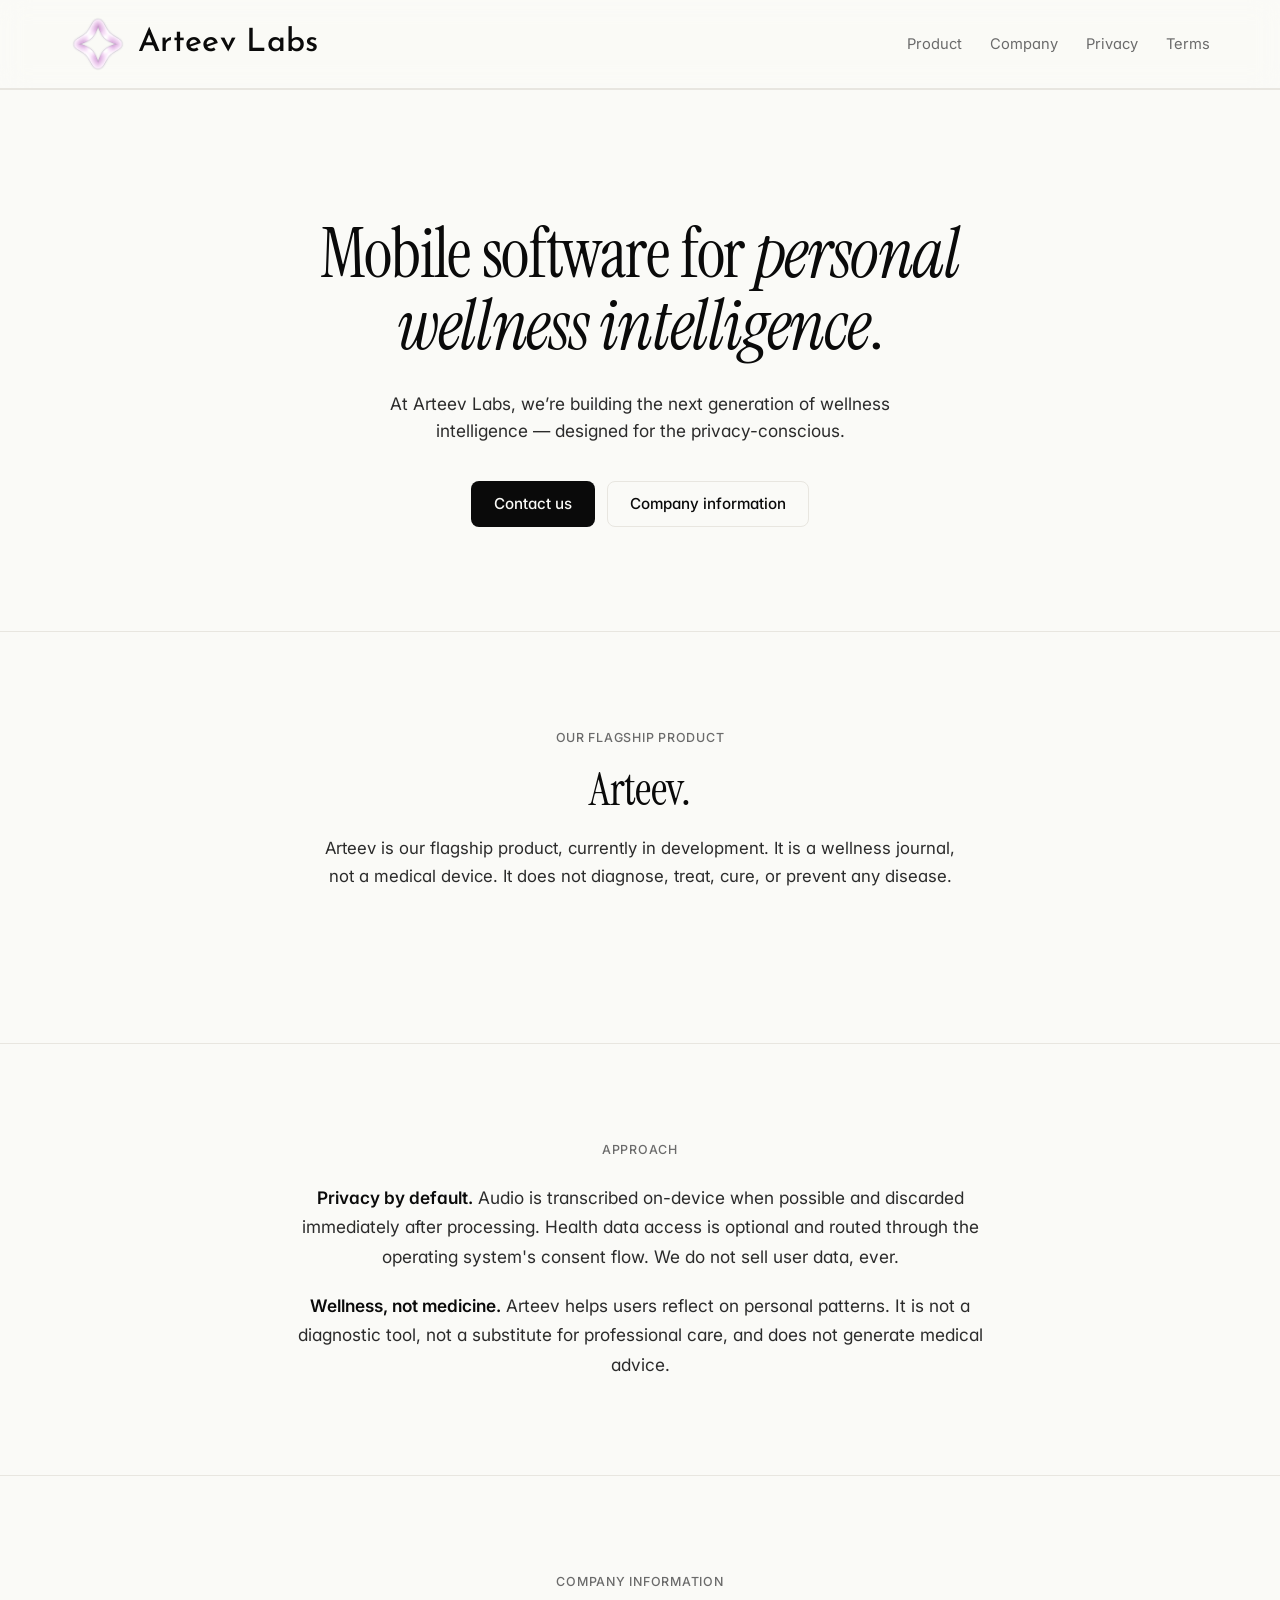
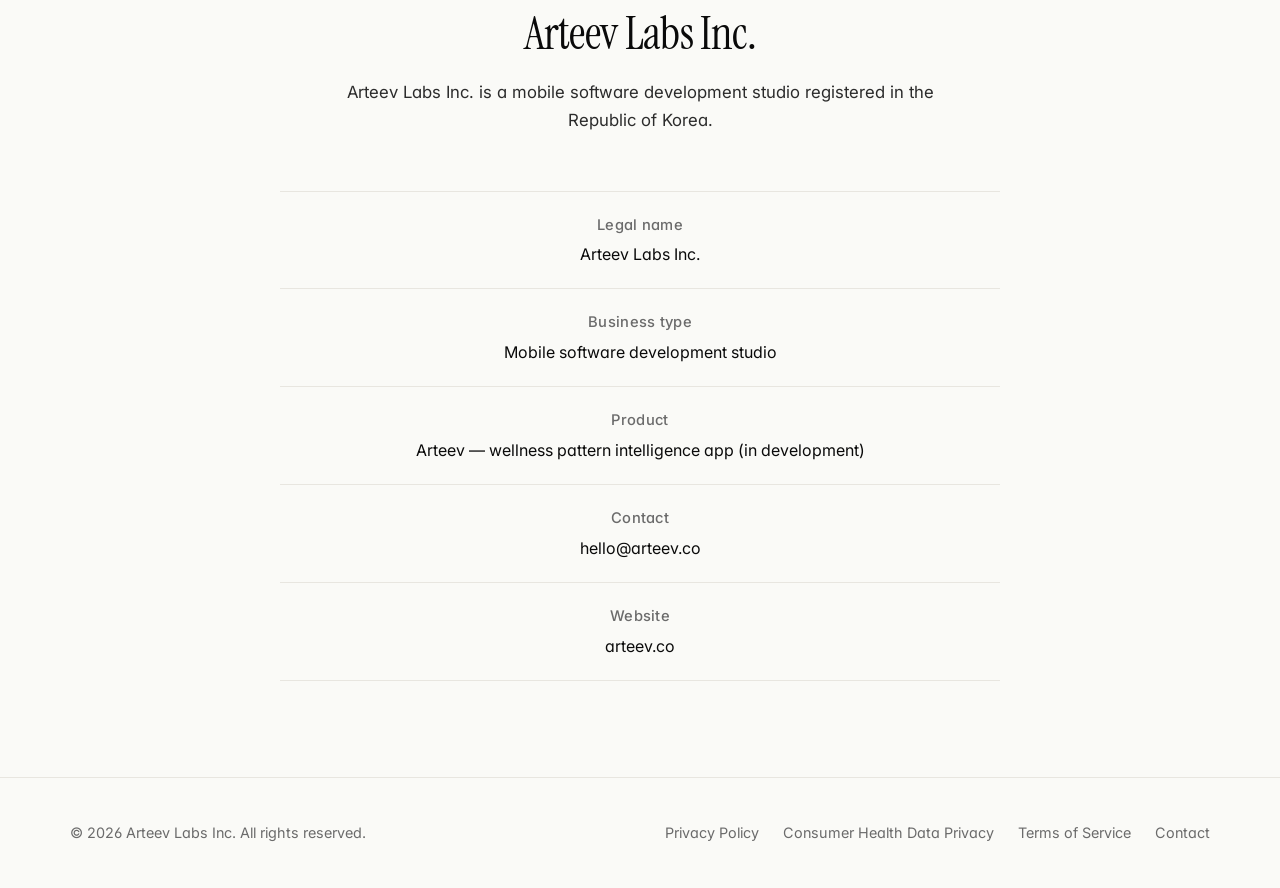
==== index.html @ 8389a1c2 "fix(site): make legal-page links visible — global a{} reset was hiding them In-text links on legal p" ====
<!doctype html>
<html lang="en">
<head>
  <meta charset="utf-8">
  <meta name="viewport" content="width=device-width, initial-scale=1">
  <title>Arteev Labs Inc. | Mobile software for personal wellness intelligence</title>
  <meta name="description" content="Arteev Labs Inc. is a Korea-based mobile software studio building privacy-first wellness pattern intelligence products.">
  <link rel="icon" type="image/png" sizes="32x32" href="assets/favicon-32.png?v=20260531d">
  <link rel="icon" type="image/png" sizes="16x16" href="assets/favicon-16.png?v=20260531d">
  <link rel="apple-touch-icon" sizes="180x180" href="assets/favicon-180.png?v=20260531d">
  <link rel="preconnect" href="https://fonts.googleapis.com">
  <link rel="preconnect" href="https://fonts.gstatic.com" crossorigin>
  <link href="https://fonts.googleapis.com/css2?family=Inter:wght@400;500;600;700&family=Instrument+Serif:ital@0;1&family=Josefin+Sans:wght@400;500;600&display=swap" rel="stylesheet">
  <link rel="stylesheet" href="styles.css?v=20260612">
</head>
<body>
  <header class="site-header">
    <div class="container nav">
      <a class="brand" href="index.html" aria-label="Arteev Labs Inc. home">
        <img class="logo-mark" src="assets/iconA.png?v=20260531d" alt="">
        <span>Arteev Labs</span>
      </a>
      <nav class="nav-links" aria-label="Primary navigation">
        <a href="#product">Product</a>
        <a href="#company">Company</a>
        <a href="privacy.html">Privacy</a>
        <a href="terms.html">Terms</a>
      </nav>
    </div>
  </header>

  <main>
    <section class="hero">
      <div class="container">
        <div class="hero-inner">
          <h1>Mobile software for <em>personal wellness intelligence</em>.</h1>
          <p class="hero-lead">
            At Arteev Labs, we&rsquo;re building the next generation of wellness intelligence
            &mdash; designed for the privacy-conscious.
          </p>
          <div class="hero-actions">
            <a class="button primary" href="mailto:hello@arteev.co">Contact us</a>
            <a class="button secondary" href="#company">Company information</a>
          </div>
        </div>
      </div>
    </section>

    <section id="product">
      <div class="container">
        <div class="section-heading">
          <div class="section-eyebrow">Our flagship product</div>
          <h2>Arteev.</h2>
          <p>
            Arteev is our flagship product, currently in development. It is a wellness journal,
            not a medical device. It does not diagnose, treat, cure, or prevent any disease.
          </p>
        </div>
      </div>
    </section>

    <section>
      <div class="container">
        <div class="mission">
          <div class="mission-label">Approach</div>
          <div class="mission-body">
            <p>
              <strong>Privacy by default.</strong> Audio is transcribed on-device when possible and discarded
              immediately after processing. Health data access is optional and routed through the operating
              system's consent flow. We do not sell user data, ever.
            </p>
            <p>
              <strong>Wellness, not medicine.</strong> Arteev helps users reflect on personal patterns. It is
              not a diagnostic tool, not a substitute for professional care, and does not generate medical
              advice.
            </p>
          </div>
        </div>
      </div>
    </section>

    <section id="company">
      <div class="container">
        <div class="section-heading">
          <div class="section-eyebrow">Company information</div>
          <h2>Arteev Labs Inc.</h2>
          <p>
            Arteev Labs Inc. is a mobile software development studio registered in the Republic of Korea.
          </p>
        </div>

        <div class="company-panel">
          <div class="company-row">
            <div class="company-label">Legal name</div>
            <div>Arteev Labs Inc.</div>
          </div>
          <div class="company-row">
            <div class="company-label">Business type</div>
            <div>Mobile software development studio</div>
          </div>
          <div class="company-row">
            <div class="company-label">Product</div>
            <div>Arteev &mdash; wellness pattern intelligence app (in development)</div>
          </div>
          <div class="company-row">
            <div class="company-label">Contact</div>
            <div><a href="mailto:hello@arteev.co">hello@arteev.co</a></div>
          </div>
          <div class="company-row">
            <div class="company-label">Website</div>
            <div><a href="https://arteev.co">arteev.co</a></div>
          </div>
        </div>
      </div>
    </section>
  </main>

  <footer class="site-footer">
    <div class="container footer-inner">
      <div>&copy; <span id="year"></span> Arteev Labs Inc. All rights reserved.</div>
      <div class="footer-links">
        <a href="privacy.html">Privacy Policy</a>
        <a href="consumer-health-data-privacy-en.html">Consumer Health Data Privacy</a>
        <a href="terms.html">Terms of Service</a>
        <a href="mailto:hello@arteev.co">Contact</a>
      </div>
    </div>
  </footer>

  <script>
    document.getElementById("year").textContent = new Date().getFullYear();
  </script>
</body>
</html>
---- styles.css ----
:root {
  --bg: #FAFAF7;
  --surface: #FFFFFF;
  --ink: #0A0A0A;
  --ink-soft: #2B2B2B;
  --muted: #6B6B6B;
  --line: #E8E6E0;
  --accent: #1A1A1A;
}

* { box-sizing: border-box; }

html { scroll-behavior: smooth; }

body {
  margin: 0;
  font-family: 'Inter', ui-sans-serif, system-ui, -apple-system, BlinkMacSystemFont, "Segoe UI", sans-serif;
  font-feature-settings: "ss01", "cv11";
  background: var(--bg);
  color: var(--ink);
  line-height: 1.55;
  -webkit-font-smoothing: antialiased;
  -moz-osx-font-smoothing: grayscale;
}

.serif {
  font-family: 'Instrument Serif', 'Times New Roman', serif;
  font-style: italic;
  font-weight: 400;
}

a {
  color: inherit;
  text-decoration: none;
}

p a {
  text-decoration: underline;
  text-underline-offset: 3px;
  text-decoration-color: var(--line);
  text-decoration-thickness: 1px;
  transition: text-decoration-color 0.15s ease;
}

p a:hover { text-decoration-color: var(--ink); }

.legal-content a {
  text-decoration: underline;
  text-underline-offset: 3px;
  text-decoration-thickness: 1px;
  text-decoration-color: var(--muted);
}

.legal-content a:hover { text-decoration-color: var(--ink); }

.container {
  width: min(1140px, calc(100% - 48px));
  margin: 0 auto;
}

/* ---------- Header ---------- */
.site-header {
  position: sticky;
  top: 0;
  z-index: 10;
  background: rgba(250, 250, 247, 0.82);
  backdrop-filter: saturate(180%) blur(14px);
  -webkit-backdrop-filter: saturate(180%) blur(14px);
  border-bottom: 1px solid var(--line);
}

.nav {
  min-height: 88px;
  display: flex;
  justify-content: space-between;
  align-items: center;
  gap: 24px;
}

.brand {
  display: flex;
  align-items: center;
  gap: 12px;
  font-family: 'Josefin Sans', 'Inter', ui-sans-serif, system-ui, sans-serif;
  font-weight: 500;
  letter-spacing: 0.01em;
  font-size: 2rem;
  color: var(--ink);
}

.logo-mark {
  width: 56px;
  height: 56px;
  display: block;
  object-fit: contain;
}

.nav-links {
  display: flex;
  align-items: center;
  gap: 28px;
  color: var(--muted);
  font-size: 0.92rem;
}

.nav-links a {
  transition: color 0.15s ease;
}

.nav-links a:hover { color: var(--ink); }

/* ---------- Hero ---------- */
.hero {
  padding: 128px 0 104px;
}

.hero-inner {
  max-width: 760px;
  margin: 0 auto;
  text-align: center;
}

.hero-actions {
  justify-content: center;
}

.eyebrow {
  display: inline-flex;
  align-items: center;
  gap: 9px;
  font-size: 0.82rem;
  font-weight: 500;
  color: var(--muted);
  letter-spacing: 0.04em;
  text-transform: uppercase;
  margin-bottom: 28px;
}

.eyebrow-dot {
  width: 6px;
  height: 6px;
  border-radius: 50%;
  background: var(--ink);
}

h1 {
  margin: 0;
  font-family: 'Instrument Serif', 'Times New Roman', serif;
  font-weight: 400;
  font-size: clamp(2.6rem, 5.4vw, 4.6rem);
  line-height: 1.04;
  letter-spacing: -0.02em;
  color: var(--ink);
}

h1 em {
  font-style: italic;
  color: var(--ink);
}

.hero-lead {
  margin: 28px auto 0;
  max-width: 540px;
  color: var(--ink-soft);
  font-size: 1.08rem;
  line-height: 1.6;
}

.hero-actions {
  display: flex;
  flex-wrap: wrap;
  gap: 12px;
  margin-top: 36px;
}

.button {
  display: inline-flex;
  justify-content: center;
  align-items: center;
  height: 46px;
  padding: 0 22px;
  border-radius: 8px;
  font-weight: 500;
  font-size: 0.95rem;
  border: 1px solid transparent;
  transition: background 0.15s ease, border-color 0.15s ease, color 0.15s ease;
}

.button.primary {
  background: var(--ink);
  color: var(--bg);
}

.button.primary:hover { background: #2B2B2B; }

.button.secondary {
  background: transparent;
  color: var(--ink);
  border-color: var(--line);
}

.button.secondary:hover { border-color: var(--ink); }

/* ---------- Phone mockup ---------- */
.phone-mockup {
  display: block;
  margin: 0 auto;
  width: 100%;
  max-width: 220px;
  filter:
    drop-shadow(0 24px 40px rgba(10, 10, 10, 0.18))
    drop-shadow(0 10px 20px rgba(10, 10, 10, 0.12));
}

.phone-mockup img {
  display: block;
  width: 100%;
  height: auto;
}

/* ---------- Sections ---------- */
section {
  padding: 96px 0;
  border-top: 1px solid var(--line);
}

.section-eyebrow {
  font-size: 0.78rem;
  font-weight: 500;
  color: var(--muted);
  letter-spacing: 0.06em;
  text-transform: uppercase;
  margin-bottom: 18px;
}

.section-heading {
  max-width: 760px;
  margin: 0 auto 56px;
  text-align: center;
}

.section-heading h2 {
  margin: 0;
  font-family: 'Instrument Serif', 'Times New Roman', serif;
  font-weight: 400;
  font-size: clamp(2rem, 3.6vw, 2.9rem);
  line-height: 1.08;
  letter-spacing: -0.015em;
  color: var(--ink);
}

.section-heading p {
  margin: 20px auto 0;
  color: var(--ink-soft);
  font-size: 1.05rem;
  line-height: 1.65;
  max-width: 640px;
}

/* ---------- Product gallery ---------- */
.gallery {
  display: grid;
  grid-template-columns: 1fr 1fr;
  gap: 56px;
  max-width: 880px;
  margin: 0 auto;
}

.gallery-item {
  text-align: center;
}

.gallery-item .phone-mockup {
  max-width: 220px;
  margin-bottom: 32px;
}

.gallery-caption {
  font-family: 'Instrument Serif', 'Times New Roman', serif;
  font-style: italic;
  font-size: 1.25rem;
  color: var(--ink);
  line-height: 1.3;
  margin: 0 0 8px;
}

.gallery-sub {
  margin: 0;
  color: var(--muted);
  font-size: 0.93rem;
  line-height: 1.5;
  max-width: 280px;
  margin-left: auto;
  margin-right: auto;
}

/* ---------- Mission / What we build ---------- */
.mission {
  max-width: 720px;
  margin: 0 auto;
  text-align: center;
}

.mission-label {
  font-size: 0.78rem;
  font-weight: 500;
  color: var(--muted);
  letter-spacing: 0.06em;
  text-transform: uppercase;
  margin-bottom: 24px;
}

.mission-body p {
  margin: 0 0 20px;
  font-size: 1.08rem;
  line-height: 1.7;
  color: var(--ink-soft);
}

.mission-body p:last-child { margin-bottom: 0; }

.mission-body strong {
  color: var(--ink);
  font-weight: 600;
}

/* ---------- Company info ---------- */
.company-panel {
  border-top: 1px solid var(--line);
  max-width: 720px;
  margin: 0 auto;
}

.company-row {
  display: grid;
  grid-template-columns: 1fr;
  gap: 6px;
  padding: 22px 0;
  border-bottom: 1px solid var(--line);
  text-align: center;
}

.company-label {
  color: var(--muted);
  font-weight: 500;
  font-size: 0.92rem;
  letter-spacing: 0.02em;
}

.company-row > div:last-child {
  color: var(--ink);
  font-size: 1rem;
  line-height: 1.5;
}

/* ---------- Footer ---------- */
.site-footer {
  border-top: 1px solid var(--line);
  padding: 44px 0;
  color: var(--muted);
  font-size: 0.9rem;
}

.footer-inner {
  display: flex;
  justify-content: space-between;
  gap: 24px;
  flex-wrap: wrap;
  align-items: center;
}

.footer-links {
  display: flex;
  gap: 24px;
}

.footer-links a:hover { color: var(--ink); }

/* ---------- Legal pages ---------- */
.legal-page {
  padding: 96px 0;
}

.legal-content {
  max-width: 720px;
}

.legal-content h1 {
  font-family: 'Instrument Serif', 'Times New Roman', serif;
  font-weight: 400;
  font-size: clamp(2.4rem, 4.5vw, 3.4rem);
  line-height: 1.08;
  letter-spacing: -0.015em;
  margin-bottom: 12px;
}

.legal-content > p:first-of-type {
  color: var(--muted);
  font-size: 0.95rem;
  margin-bottom: 32px;
}

.legal-content h2 {
  font-family: 'Inter', ui-sans-serif, system-ui, sans-serif;
  font-weight: 600;
  font-size: 1.18rem;
  letter-spacing: -0.01em;
  margin: 44px 0 14px;
  color: var(--ink);
}

.legal-content p,
.legal-content li {
  color: var(--ink-soft);
  font-size: 1rem;
  line-height: 1.7;
}

.legal-content ul {
  padding-left: 20px;
  margin: 14px 0;
}

.legal-content li { margin-bottom: 8px; }

.legal-content strong { color: var(--ink); font-weight: 600; }

/* ---------- Responsive ---------- */
@media (max-width: 920px) {
  .hero { padding: 88px 0 72px; }

  section { padding: 72px 0; }

  .section-heading { margin-bottom: 44px; }

  .company-row {
    padding: 18px 0;
  }

  .nav-links {
    gap: 18px;
    font-size: 0.88rem;
  }
}

@media (max-width: 580px) {
  .container {
    width: min(100% - 32px, 1140px);
  }

  .nav { min-height: 72px; }

  .brand { font-size: 1.6rem; }
  .logo-mark { width: 44px; height: 44px; }

  .nav-links a:nth-child(1),
  .nav-links a:nth-child(2) {
    display: none;
  }

  .hero-actions { flex-direction: column; }

  .button { width: 100%; }
}

/* ---------- Legal pages — language toggle + extended content styles (added 2026-05-10) ---------- */

.lang-toggle {
  margin-bottom: 28px;
  font-size: 0.85rem;
  color: var(--muted);
  letter-spacing: 0.02em;
}

.lang-toggle a {
  color: var(--muted);
  transition: color 0.15s ease;
}

.lang-toggle a:hover {
  color: var(--ink);
}

.lang-toggle a.active {
  color: var(--ink);
  font-weight: 600;
  pointer-events: none;
  cursor: default;
}

.lang-sep {
  margin: 0 6px;
  color: var(--line);
}

.legal-content .effective-date {
  color: var(--muted);
  font-size: 0.95rem;
  margin: 0 0 32px;
}

.legal-content h3 {
  font-family: 'Inter', ui-sans-serif, system-ui, sans-serif;
  font-weight: 600;
  font-size: 1rem;
  letter-spacing: -0.005em;
  margin: 28px 0 10px;
  color: var(--ink);
}

.legal-content table {
  border-collapse: collapse;
  width: 100%;
  margin: 18px 0;
  font-size: 0.9rem;
  display: block;
  overflow-x: auto;
}

.legal-content table th,
.legal-content table td {
  border: 1px solid var(--line);
  padding: 10px 14px;
  text-align: left;
  vertical-align: top;
  color: var(--ink-soft);
  line-height: 1.55;
}

.legal-content table th {
  background: rgba(232, 230, 224, 0.35);
  font-weight: 600;
  color: var(--ink);
}

.legal-content blockquote {
  margin: 18px 0;
  padding: 4px 18px;
  border-left: 3px solid var(--line);
  color: var(--muted);
  font-size: 0.95rem;
}

.legal-content code {
  font-family: ui-monospace, "SF Mono", Menlo, Consolas, monospace;
  font-size: 0.9em;
  background: rgba(232, 230, 224, 0.45);
  padding: 1px 5px;
  border-radius: 3px;
}

.legal-content hr {
  border: none;
  border-top: 1px solid var(--line);
  margin: 36px 0;
}

.legal-content ol {
  padding-left: 22px;
  margin: 14px 0;
}

.legal-content ol li {
  margin-bottom: 8px;
}

/* Korean: Inter falls back to Noto Sans KR for Korean glyphs */
html[lang="ko"] body {
  font-family: 'Inter', 'Noto Sans KR', ui-sans-serif, system-ui, -apple-system, BlinkMacSystemFont, "Segoe UI", sans-serif;
}

/* Korean legal pages: H1 uses body sans-serif (Instrument Serif's Korean fallback was a heavy serif) */
html[lang="ko"] .legal-content h1 {
  font-family: 'Inter', 'Noto Sans KR', ui-sans-serif, system-ui, -apple-system, BlinkMacSystemFont, "Segoe UI", sans-serif;
}
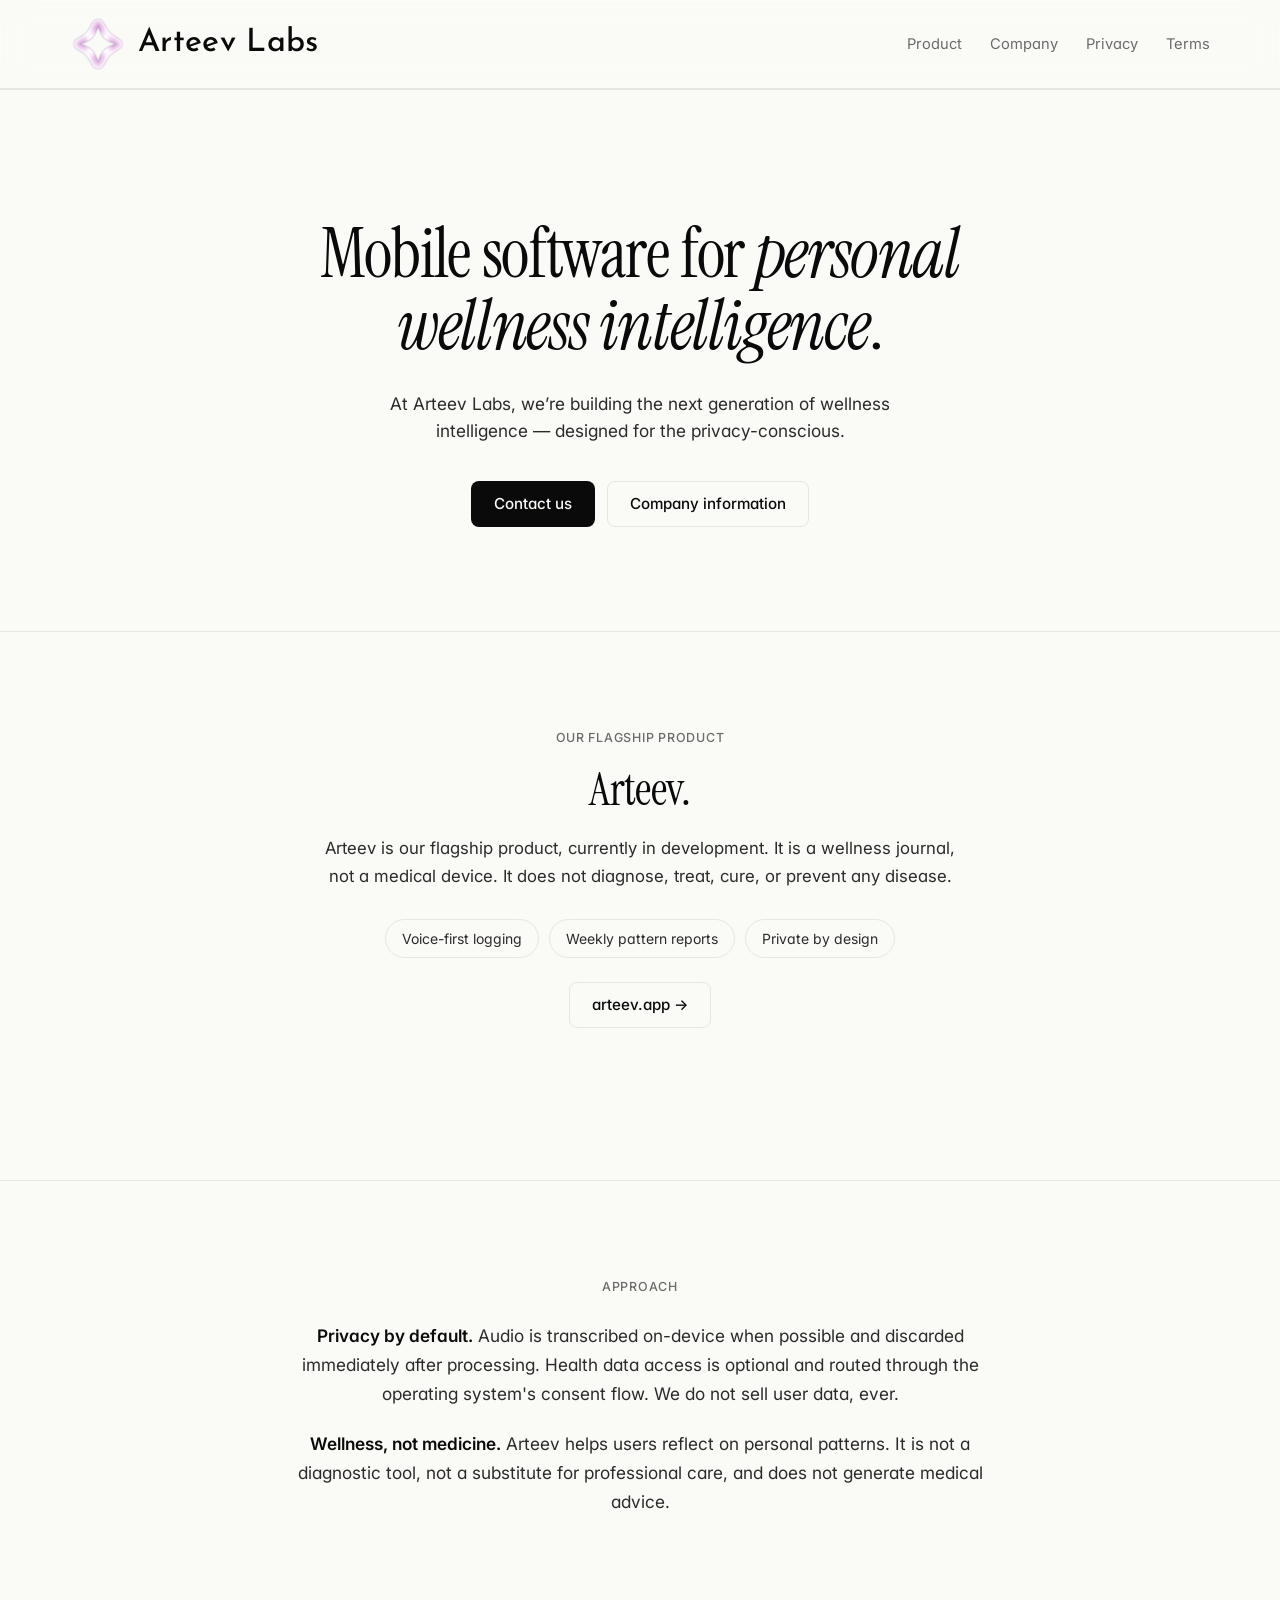
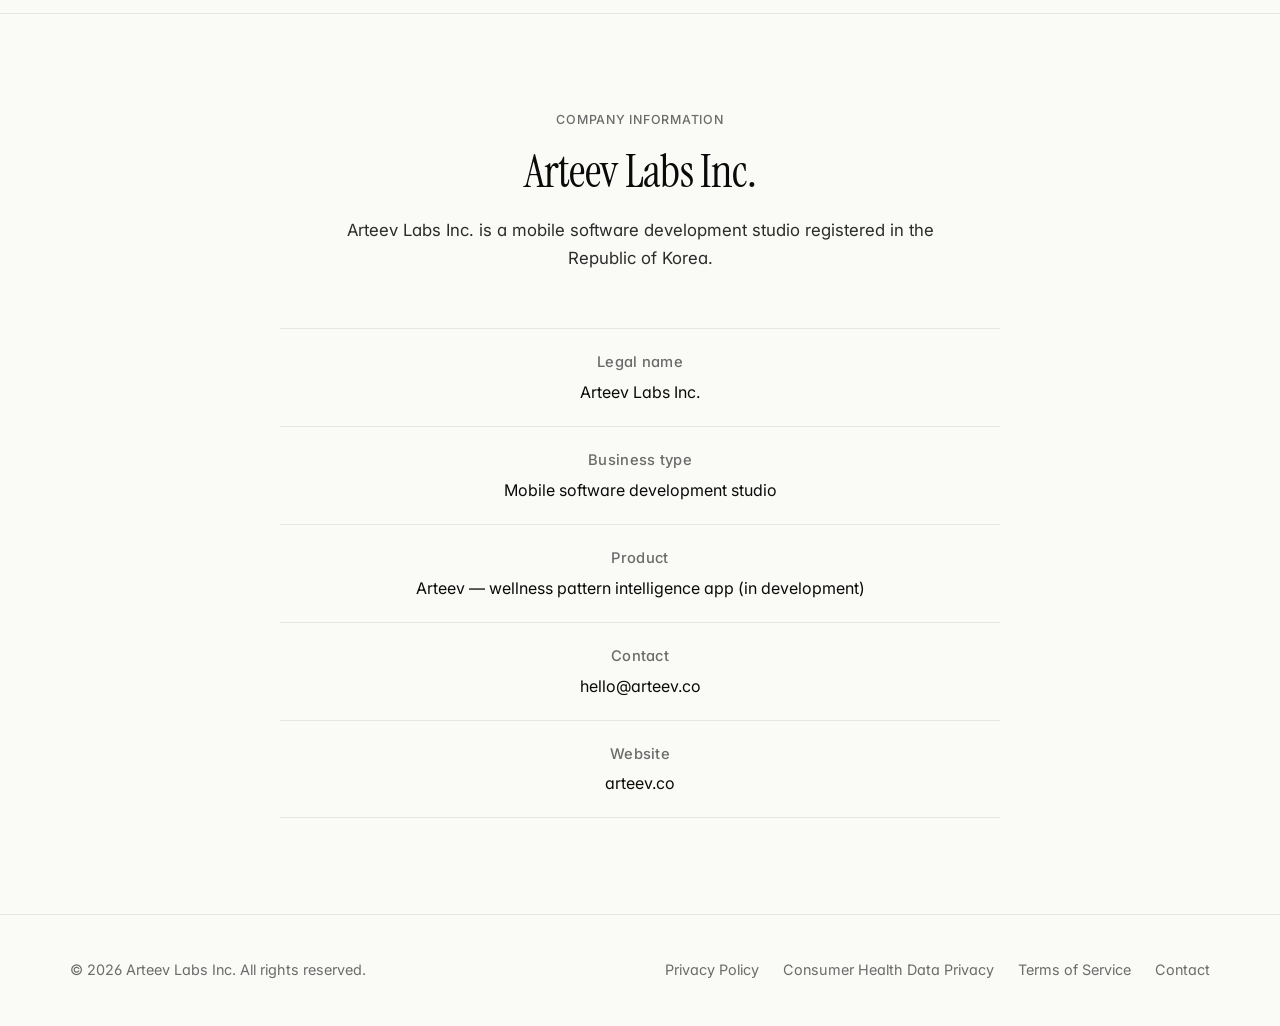
==== commit cb759489: "Add arteev.app product link on corporate page; drop representative from EN privacy - index.html: pro" ====
--- a/index.html
+++ b/index.html
@@ -55,6 +55,25 @@
             Arteev is our flagship product, currently in development. It is a wellness journal,
             not a medical device. It does not diagnose, treat, cure, or prevent any disease.
           </p>
+          <style>
+            .product-cta { margin-top: 28px; text-align: center; }
+            .product-cta__features {
+              list-style: none; margin: 0 0 24px; padding: 0;
+              display: flex; flex-wrap: wrap; gap: 10px; justify-content: center;
+            }
+            .product-cta__features li {
+              font-size: 14px; color: var(--ink-soft);
+              border: 1px solid var(--line); border-radius: 999px; padding: 8px 16px;
+            }
+          </style>
+          <div class="product-cta">
+            <ul class="product-cta__features">
+              <li>Voice-first logging</li>
+              <li>Weekly pattern reports</li>
+              <li>Private by design</li>
+            </ul>
+            <a class="button secondary" href="https://arteev.app" target="_blank" rel="noopener">arteev.app &rarr;</a>
+          </div>
         </div>
       </div>
     </section>
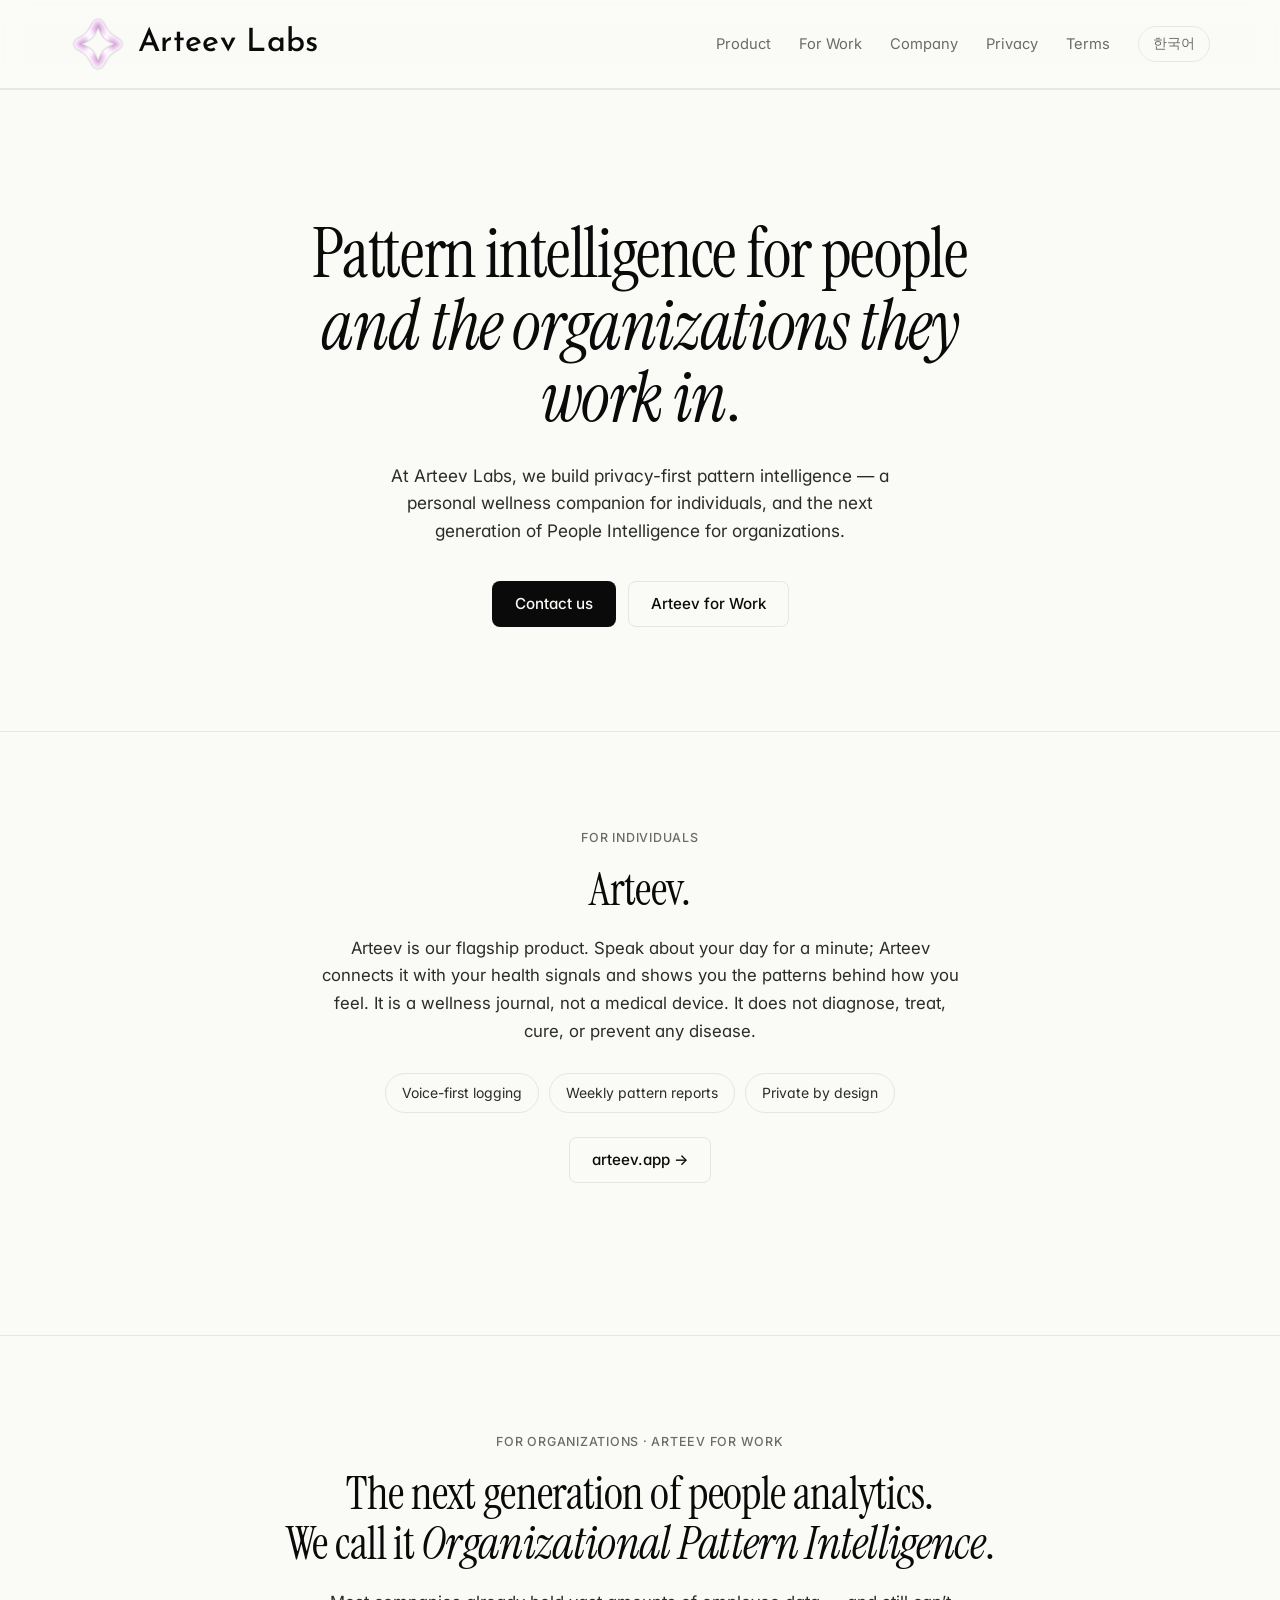
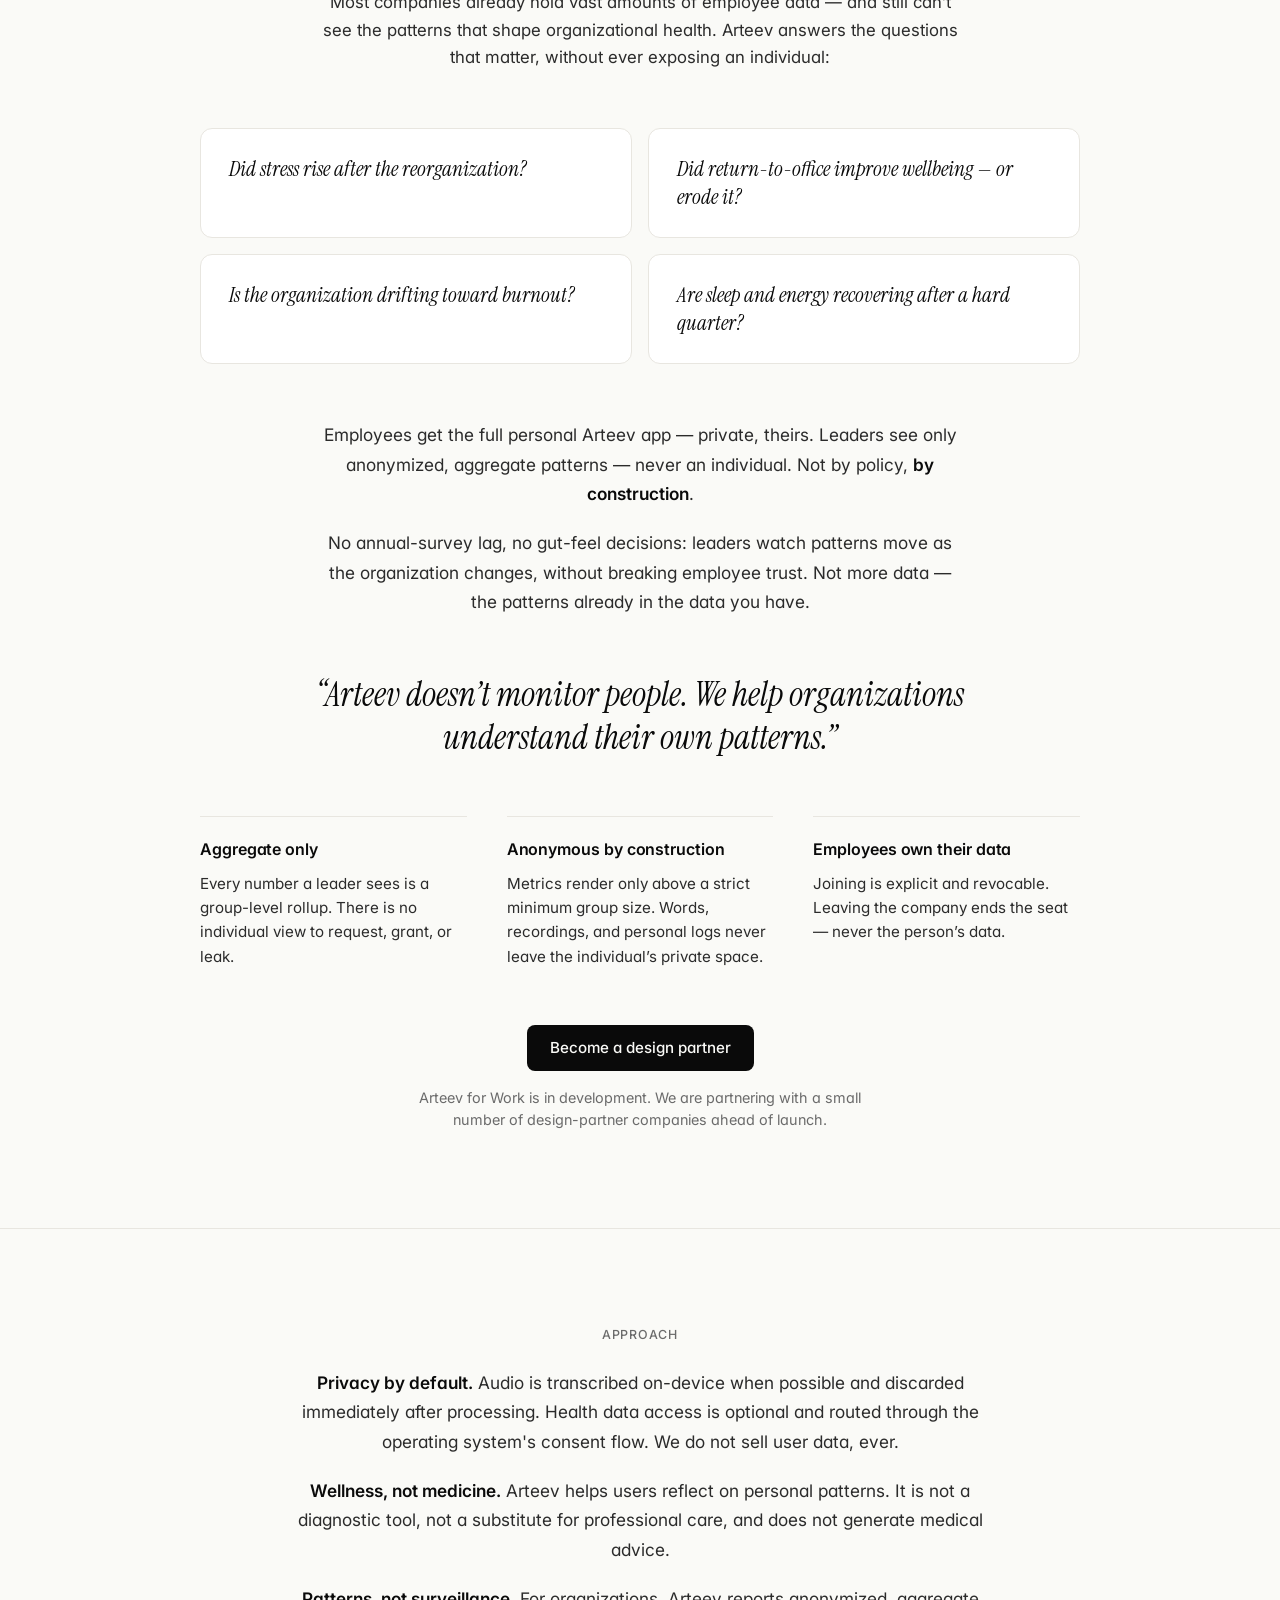
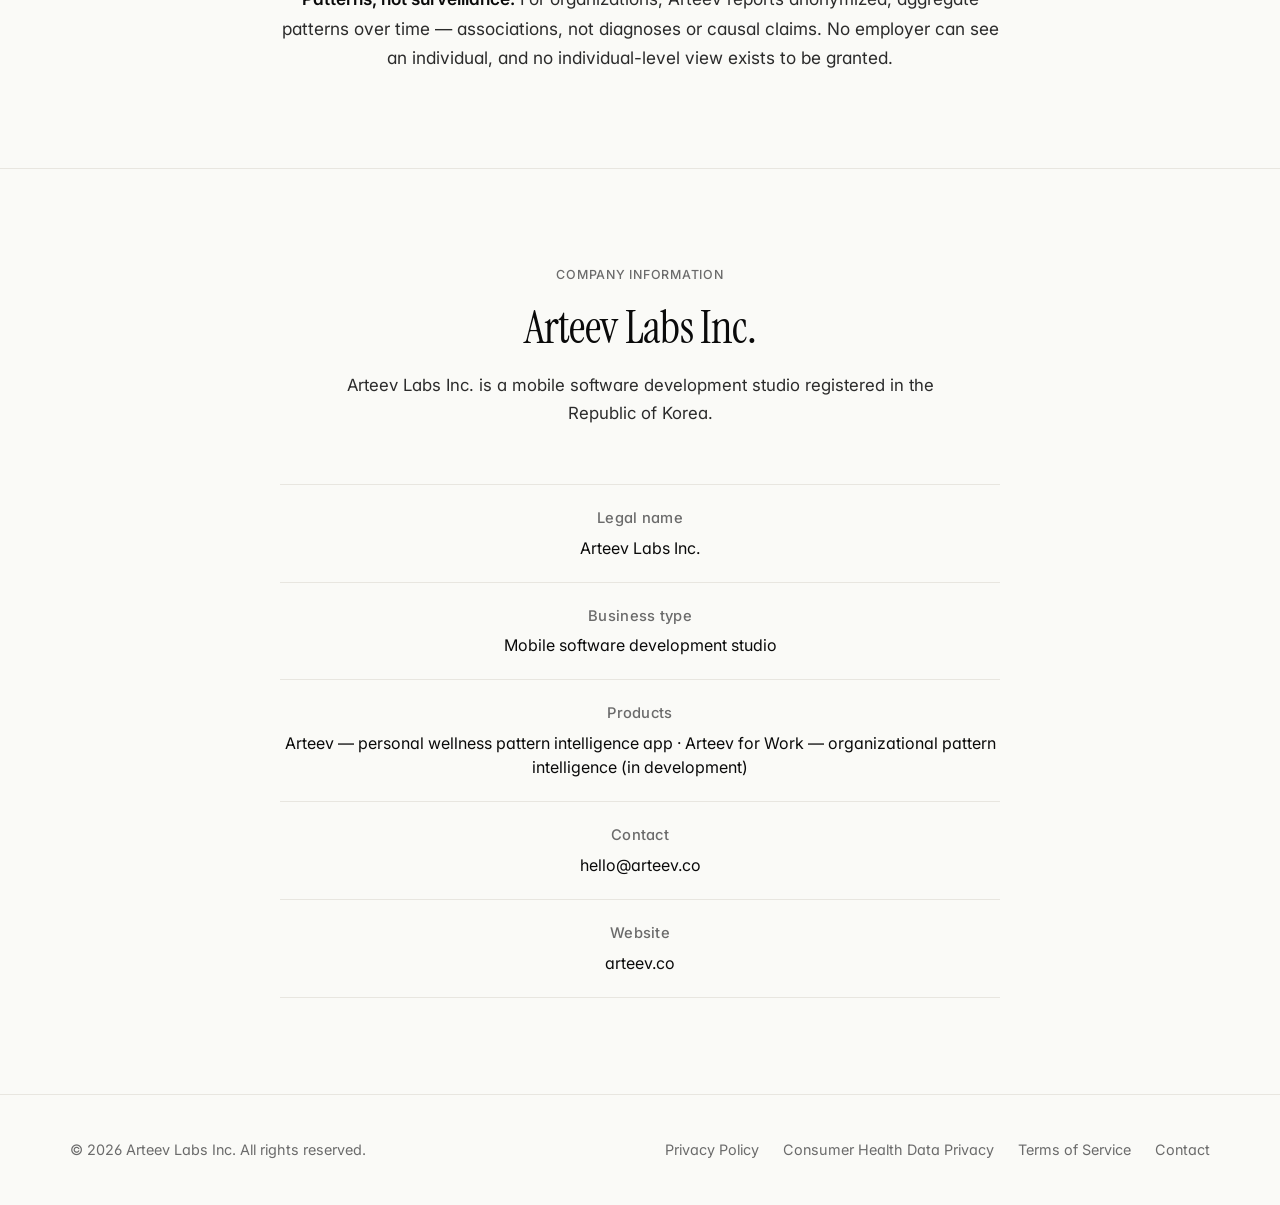
==== commit b860d906: "feat(site): reposition arteev.co around People Intelligence + add Korean landing Hero becomes an umb" ====
--- a/index.html
+++ b/index.html
@@ -3,15 +3,46 @@
 <head>
   <meta charset="utf-8">
   <meta name="viewport" content="width=device-width, initial-scale=1">
-  <title>Arteev Labs Inc. | Mobile software for personal wellness intelligence</title>
-  <meta name="description" content="Arteev Labs Inc. is a Korea-based mobile software studio building privacy-first wellness pattern intelligence products.">
+  <title>Arteev Labs Inc. | Pattern intelligence for people and organizations</title>
+  <meta name="description" content="Arteev Labs Inc. builds privacy-first pattern intelligence: a personal wellness app for individuals, and the next generation of People Intelligence for organizations.">
+  <link rel="canonical" href="https://arteev.co/">
+  <link rel="alternate" hreflang="en" href="https://arteev.co/">
+  <link rel="alternate" hreflang="ko" href="https://arteev.co/index-ko.html">
+  <link rel="alternate" hreflang="x-default" href="https://arteev.co/">
+  <script>
+    (function() {
+      var lang;
+      try { lang = localStorage.getItem("arteev-lang"); } catch(e) {}
+      if (lang === "ko") location.replace("index-ko.html");
+    })();
+  </script>
+  <meta property="og:type" content="website">
+  <meta property="og:url" content="https://arteev.co/">
+  <meta property="og:title" content="Arteev Labs Inc. | Pattern intelligence for people and organizations">
+  <meta property="og:description" content="Arteev Labs Inc. builds privacy-first pattern intelligence: a personal wellness app for individuals, and the next generation of People Intelligence for organizations.">
+  <meta property="og:image" content="https://arteev.co/assets/favicon-180.png">
+  <meta name="twitter:card" content="summary">
+  <meta name="twitter:title" content="Arteev Labs Inc.">
+  <meta name="twitter:description" content="Privacy-first pattern intelligence: a personal wellness app, and the next generation of People Intelligence for organizations.">
+  <meta name="twitter:image" content="https://arteev.co/assets/favicon-180.png">
   <link rel="icon" type="image/png" sizes="32x32" href="assets/favicon-32.png?v=20260531d">
   <link rel="icon" type="image/png" sizes="16x16" href="assets/favicon-16.png?v=20260531d">
   <link rel="apple-touch-icon" sizes="180x180" href="assets/favicon-180.png?v=20260531d">
   <link rel="preconnect" href="https://fonts.googleapis.com">
   <link rel="preconnect" href="https://fonts.gstatic.com" crossorigin>
   <link href="https://fonts.googleapis.com/css2?family=Inter:wght@400;500;600;700&family=Instrument+Serif:ital@0;1&family=Josefin+Sans:wght@400;500;600&display=swap" rel="stylesheet">
-  <link rel="stylesheet" href="styles.css?v=20260612">
+  <link rel="stylesheet" href="styles.css?v=20260714">
+  <script type="application/ld+json">
+  {
+    "@context": "https://schema.org",
+    "@type": "Organization",
+    "name": "Arteev Labs Inc.",
+    "url": "https://arteev.co/",
+    "logo": "https://arteev.co/assets/favicon-180.png",
+    "email": "hello@arteev.co",
+    "description": "Arteev Labs Inc. builds privacy-first pattern intelligence: a personal wellness app for individuals, and the next generation of People Intelligence for organizations."
+  }
+  </script>
 </head>
 <body>
   <header class="site-header">
@@ -22,9 +53,11 @@
       </a>
       <nav class="nav-links" aria-label="Primary navigation">
         <a href="#product">Product</a>
+        <a href="#work">For Work</a>
         <a href="#company">Company</a>
         <a href="privacy.html">Privacy</a>
         <a href="terms.html">Terms</a>
+        <a href="index-ko.html" data-lang="ko" class="nav-lang" lang="ko">한국어</a>
       </nav>
     </div>
   </header>
@@ -33,14 +66,15 @@
     <section class="hero">
       <div class="container">
         <div class="hero-inner">
-          <h1>Mobile software for <em>personal wellness intelligence</em>.</h1>
+          <h1>Pattern intelligence for people <em>and the organizations they work in</em>.</h1>
           <p class="hero-lead">
-            At Arteev Labs, we&rsquo;re building the next generation of wellness intelligence
-            &mdash; designed for the privacy-conscious.
+            At Arteev Labs, we build privacy-first pattern intelligence &mdash; a personal
+            wellness companion for individuals, and the next generation of
+            People&nbsp;Intelligence for organizations.
           </p>
           <div class="hero-actions">
             <a class="button primary" href="mailto:hello@arteev.co">Contact us</a>
-            <a class="button secondary" href="#company">Company information</a>
+            <a class="button secondary" href="#work">Arteev for Work</a>
           </div>
         </div>
       </div>
@@ -49,23 +83,14 @@
     <section id="product">
       <div class="container">
         <div class="section-heading">
-          <div class="section-eyebrow">Our flagship product</div>
+          <div class="section-eyebrow">For individuals</div>
           <h2>Arteev.</h2>
           <p>
-            Arteev is our flagship product, currently in development. It is a wellness journal,
-            not a medical device. It does not diagnose, treat, cure, or prevent any disease.
-          </p>
-          <style>
-            .product-cta { margin-top: 28px; text-align: center; }
-            .product-cta__features {
-              list-style: none; margin: 0 0 24px; padding: 0;
-              display: flex; flex-wrap: wrap; gap: 10px; justify-content: center;
-            }
-            .product-cta__features li {
-              font-size: 14px; color: var(--ink-soft);
-              border: 1px solid var(--line); border-radius: 999px; padding: 8px 16px;
-            }
-          </style>
+            Arteev is our flagship product. Speak about your day for a minute; Arteev connects
+            it with your health signals and shows you the patterns behind how you feel. It is a
+            wellness journal, not a medical device. It does not diagnose, treat, cure, or
+            prevent any disease.
+          </p>
           <div class="product-cta">
             <ul class="product-cta__features">
               <li>Voice-first logging</li>
@@ -74,6 +99,70 @@
             </ul>
             <a class="button secondary" href="https://arteev.app" target="_blank" rel="noopener">arteev.app &rarr;</a>
           </div>
+        </div>
+      </div>
+    </section>
+
+    <section id="work">
+      <div class="container">
+        <div class="section-heading">
+          <div class="section-eyebrow">For organizations &middot; Arteev for Work</div>
+          <h2>The next generation of people analytics.<br>
+          We call it <em>Organizational Pattern Intelligence</em>.</h2>
+          <p>
+            Most companies already hold vast amounts of employee data &mdash; and still can&rsquo;t
+            see the patterns that shape organizational health. Arteev answers the questions that
+            matter, without ever exposing an individual:
+          </p>
+        </div>
+
+        <ul class="work-questions">
+          <li>Did stress rise after the reorganization?</li>
+          <li>Did return-to-office improve wellbeing &mdash; or erode it?</li>
+          <li>Is the organization drifting toward burnout?</li>
+          <li>Are sleep and energy recovering after a hard quarter?</li>
+        </ul>
+
+        <div class="work-narrative">
+          <p>
+            Employees get the full personal Arteev app &mdash; private, theirs. Leaders see
+            only anonymized, aggregate patterns &mdash; never an individual. Not by policy,
+            <strong>by construction</strong>.
+          </p>
+          <p>
+            No annual-survey lag, no gut-feel decisions: leaders watch patterns move as the
+            organization changes, without breaking employee trust. Not more data &mdash; the
+            patterns already in the data you have.
+          </p>
+        </div>
+
+        <p class="work-statement serif">
+          &ldquo;Arteev doesn&rsquo;t monitor people. We help organizations understand
+          their own patterns.&rdquo;
+        </p>
+
+        <div class="work-wall">
+          <div class="work-wall__item">
+            <h3>Aggregate only</h3>
+            <p>Every number a leader sees is a group-level rollup. There is no individual
+            view to request, grant, or leak.</p>
+          </div>
+          <div class="work-wall__item">
+            <h3>Anonymous by construction</h3>
+            <p>Metrics render only above a strict minimum group size. Words, recordings, and
+            personal logs never leave the individual&rsquo;s private space.</p>
+          </div>
+          <div class="work-wall__item">
+            <h3>Employees own their data</h3>
+            <p>Joining is explicit and revocable. Leaving the company ends the seat &mdash;
+            never the person&rsquo;s data.</p>
+          </div>
+        </div>
+
+        <div class="work-cta">
+          <a class="button primary" href="mailto:hello@arteev.co?subject=Arteev%20for%20Work%20%E2%80%94%20design%20partner">Become a design partner</a>
+          <p class="work-cta__note">Arteev for Work is in development. We are partnering with a
+          small number of design-partner companies ahead of launch.</p>
         </div>
       </div>
     </section>
@@ -93,6 +182,11 @@
               not a diagnostic tool, not a substitute for professional care, and does not generate medical
               advice.
             </p>
+            <p>
+              <strong>Patterns, not surveillance.</strong> For organizations, Arteev reports anonymized,
+              aggregate patterns over time &mdash; associations, not diagnoses or causal claims. No employer
+              can see an individual, and no individual-level view exists to be granted.
+            </p>
           </div>
         </div>
       </div>
@@ -118,8 +212,9 @@
             <div>Mobile software development studio</div>
           </div>
           <div class="company-row">
-            <div class="company-label">Product</div>
-            <div>Arteev &mdash; wellness pattern intelligence app (in development)</div>
+            <div class="company-label">Products</div>
+            <div>Arteev &mdash; personal wellness pattern intelligence app &middot;
+            Arteev for Work &mdash; organizational pattern intelligence (in development)</div>
           </div>
           <div class="company-row">
             <div class="company-label">Contact</div>
@@ -148,6 +243,11 @@
 
   <script>
     document.getElementById("year").textContent = new Date().getFullYear();
+    document.querySelectorAll("[data-lang]").forEach(function(a) {
+      a.addEventListener("click", function() {
+        try { localStorage.setItem("arteev-lang", a.dataset.lang); } catch(e) {}
+      });
+    });
   </script>
 </body>
 </html>
--- a/styles.css
+++ b/styles.css
@@ -324,6 +324,112 @@
   font-weight: 600;
 }
 
+/* ---------- Product CTA (moved from inline, 2026-07-14 — shared by index + index-ko) ---------- */
+.product-cta { margin-top: 28px; text-align: center; }
+
+.product-cta__features {
+  list-style: none; margin: 0 0 24px; padding: 0;
+  display: flex; flex-wrap: wrap; gap: 10px; justify-content: center;
+}
+
+.product-cta__features li {
+  font-size: 14px; color: var(--ink-soft);
+  border: 1px solid var(--line); border-radius: 999px; padding: 8px 16px;
+}
+
+/* ---------- Arteev for Work (added 2026-07-14) ---------- */
+.work-questions {
+  list-style: none;
+  margin: 0 auto 56px;
+  padding: 0;
+  max-width: 880px;
+  display: grid;
+  grid-template-columns: 1fr 1fr;
+  gap: 16px;
+}
+
+.work-questions li {
+  font-family: 'Instrument Serif', 'Times New Roman', serif;
+  font-style: italic;
+  font-size: 1.3rem;
+  line-height: 1.35;
+  color: var(--ink);
+  border: 1px solid var(--line);
+  border-radius: 12px;
+  background: var(--surface);
+  padding: 26px 28px;
+}
+
+.work-narrative {
+  max-width: 640px;
+  margin: 0 auto;
+  text-align: center;
+}
+
+.work-narrative p {
+  margin: 0 0 20px;
+  font-size: 1.08rem;
+  line-height: 1.7;
+  color: var(--ink-soft);
+}
+
+.work-narrative strong { color: var(--ink); font-weight: 600; }
+
+.work-statement {
+  max-width: 720px;
+  margin: 56px auto;
+  text-align: center;
+  font-size: clamp(1.5rem, 2.8vw, 2.1rem);
+  line-height: 1.3;
+  color: var(--ink);
+}
+
+.work-wall {
+  max-width: 880px;
+  margin: 0 auto 56px;
+  display: grid;
+  grid-template-columns: repeat(3, 1fr);
+  gap: 40px;
+}
+
+.work-wall__item {
+  border-top: 1px solid var(--line);
+  padding-top: 20px;
+}
+
+.work-wall__item h3 {
+  margin: 0 0 10px;
+  font-family: 'Inter', ui-sans-serif, system-ui, sans-serif;
+  font-weight: 600;
+  font-size: 1rem;
+  letter-spacing: -0.005em;
+  color: var(--ink);
+}
+
+.work-wall__item p {
+  margin: 0;
+  font-size: 0.95rem;
+  line-height: 1.6;
+  color: var(--ink-soft);
+}
+
+.work-cta {
+  text-align: center;
+}
+
+.work-cta__note {
+  margin: 16px auto 0;
+  max-width: 480px;
+  font-size: 0.9rem;
+  line-height: 1.55;
+  color: var(--muted);
+}
+
+@media (max-width: 720px) {
+  .work-questions { grid-template-columns: 1fr; }
+  .work-wall { grid-template-columns: 1fr; gap: 28px; }
+}
+
 /* ---------- Company info ---------- */
 .company-panel {
   border-top: 1px solid var(--line);
@@ -453,8 +559,9 @@
   .brand { font-size: 1.6rem; }
   .logo-mark { width: 44px; height: 44px; }
 
+  /* 5 links since 2026-07-14: hide Product + Company, keep For Work / Privacy / Terms */
   .nav-links a:nth-child(1),
-  .nav-links a:nth-child(2) {
+  .nav-links a:nth-child(3) {
     display: none;
   }
 
@@ -567,9 +674,57 @@
 /* Korean: Inter falls back to Noto Sans KR for Korean glyphs */
 html[lang="ko"] body {
   font-family: 'Inter', 'Noto Sans KR', ui-sans-serif, system-ui, -apple-system, BlinkMacSystemFont, "Segoe UI", sans-serif;
+  word-break: keep-all; /* Korean never breaks mid-word */
 }
 
 /* Korean legal pages: H1 uses body sans-serif (Instrument Serif's Korean fallback was a heavy serif) */
 html[lang="ko"] .legal-content h1 {
   font-family: 'Inter', 'Noto Sans KR', ui-sans-serif, system-ui, -apple-system, BlinkMacSystemFont, "Segoe UI", sans-serif;
 }
+
+/* ---------- Korean landing (index-ko.html, added 2026-07-14) ----------
+   Instrument Serif has no Hangul and italic Hangul is fake-slanted —
+   every serif/italic display element goes sans + normal on the KO page. */
+html[lang="ko"] h1,
+html[lang="ko"] .section-heading h2,
+html[lang="ko"] .work-statement,
+html[lang="ko"] .work-questions li,
+html[lang="ko"] .serif {
+  font-family: 'Inter', 'Noto Sans KR', ui-sans-serif, system-ui, -apple-system, BlinkMacSystemFont, "Segoe UI", sans-serif;
+  font-style: normal;
+}
+
+html[lang="ko"] h1,
+html[lang="ko"] .section-heading h2 {
+  font-weight: 700;
+  letter-spacing: -0.03em;
+}
+
+html[lang="ko"] h1 { font-size: clamp(2.2rem, 4.6vw, 3.6rem); line-height: 1.16; }
+html[lang="ko"] .section-heading h2 { font-size: clamp(1.7rem, 3vw, 2.4rem); line-height: 1.2; }
+
+html[lang="ko"] h1 em,
+html[lang="ko"] .section-heading h2 em {
+  font-style: normal;
+}
+
+html[lang="ko"] .work-questions li {
+  font-size: 1.12rem;
+  font-weight: 500;
+}
+
+html[lang="ko"] .work-statement {
+  font-weight: 600;
+  font-size: clamp(1.3rem, 2.4vw, 1.8rem);
+}
+
+/* EN↔KO nav toggle */
+.nav-lang {
+  border: 1px solid var(--line);
+  border-radius: 999px;
+  padding: 6px 14px;
+  font-size: 0.85rem;
+  transition: border-color 0.15s ease, color 0.15s ease;
+}
+
+.nav-lang:hover { border-color: var(--ink); }
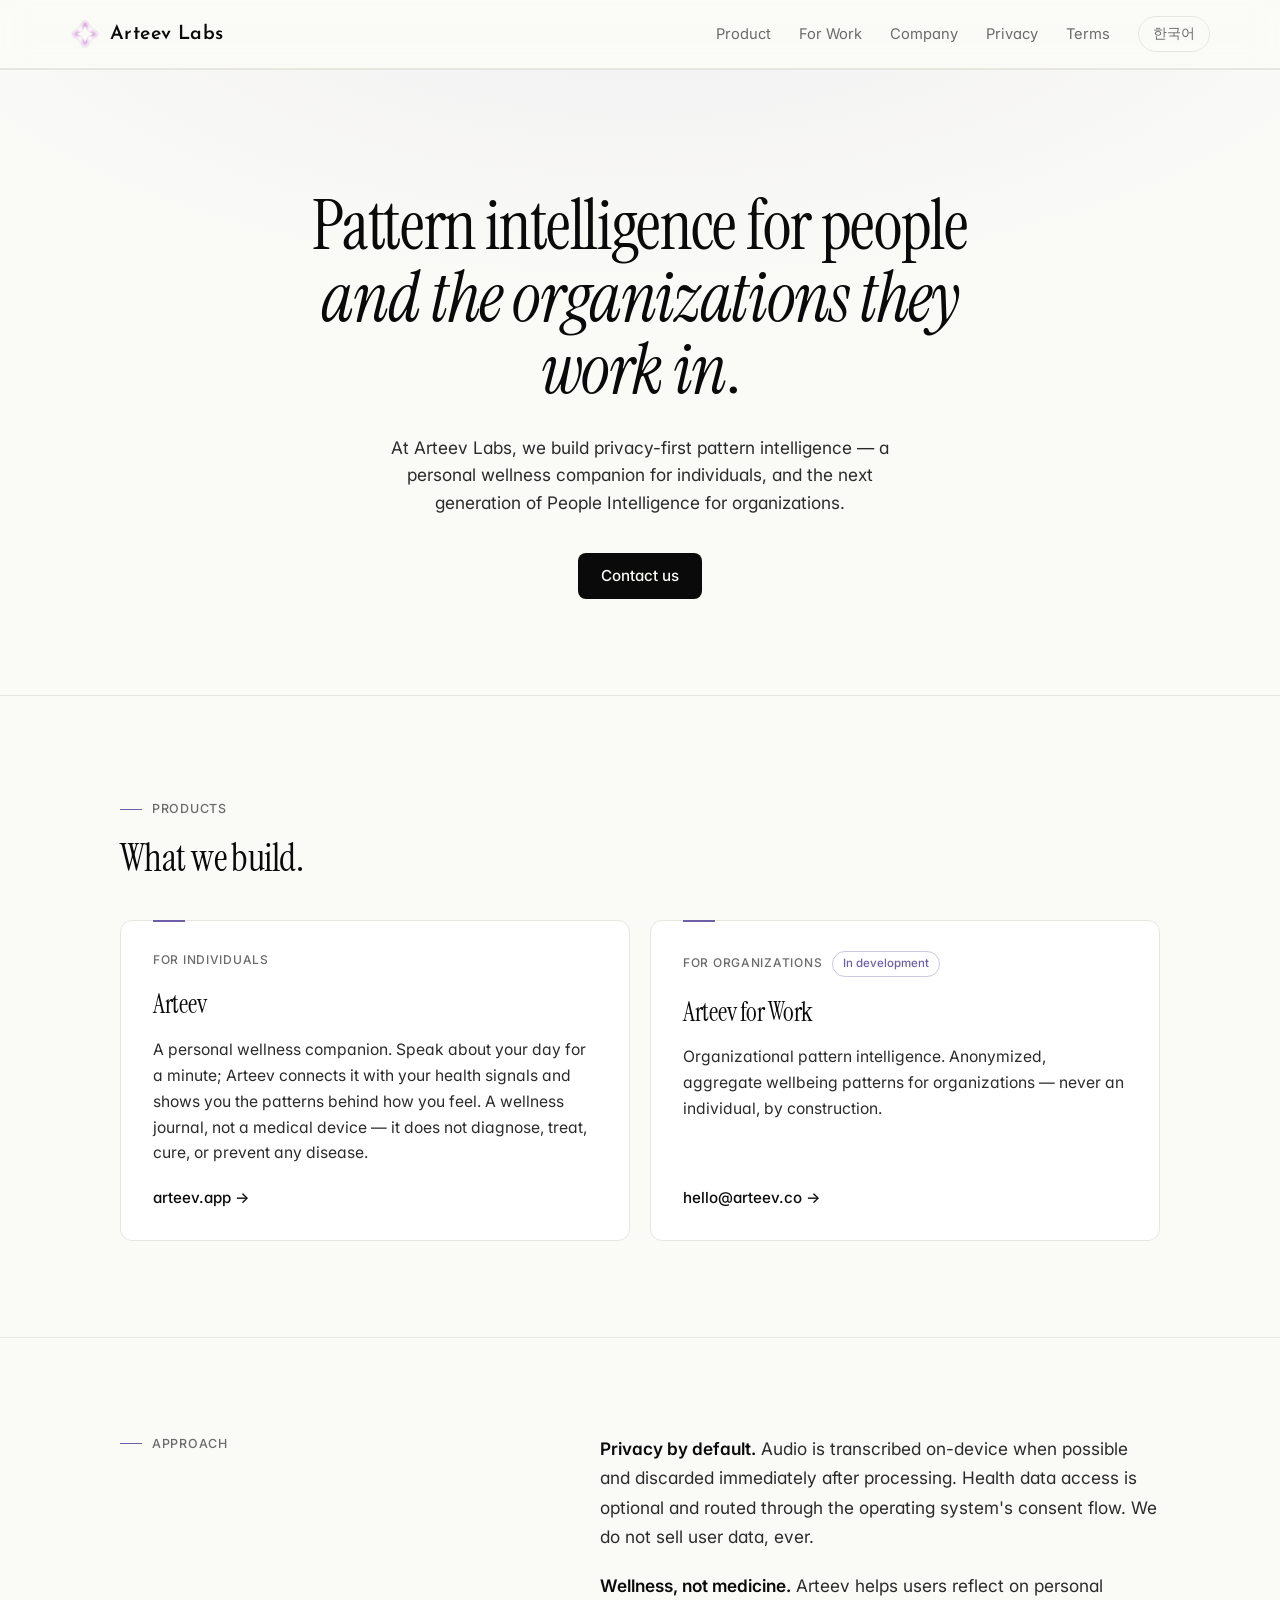
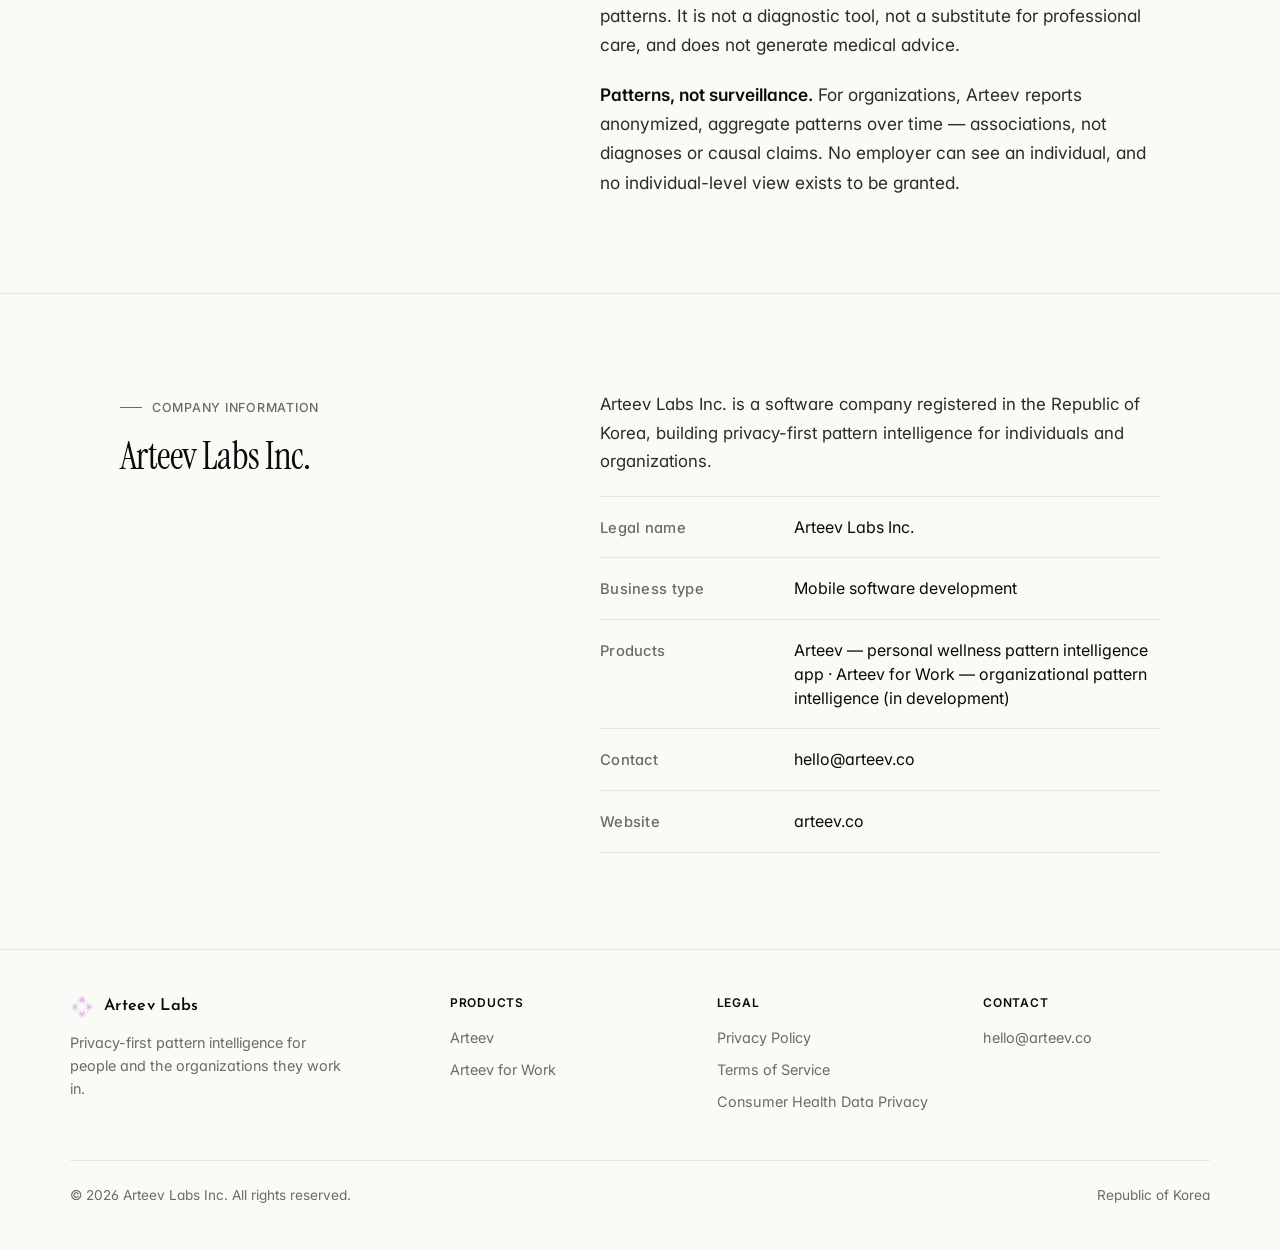
==== commit 656e2c57: "feat(site): refined corporate page — quiet product-duo, compact header, corporate footer - Products " ====
--- a/index.html
+++ b/index.html
@@ -31,7 +31,7 @@
   <link rel="preconnect" href="https://fonts.googleapis.com">
   <link rel="preconnect" href="https://fonts.gstatic.com" crossorigin>
   <link href="https://fonts.googleapis.com/css2?family=Inter:wght@400;500;600;700&family=Instrument+Serif:ital@0;1&family=Josefin+Sans:wght@400;500;600&display=swap" rel="stylesheet">
-  <link rel="stylesheet" href="styles.css?v=20260714">
+  <link rel="stylesheet" href="styles.css?v=20260725b">
   <script type="application/ld+json">
   {
     "@context": "https://schema.org",
@@ -74,7 +74,6 @@
           </p>
           <div class="hero-actions">
             <a class="button primary" href="mailto:hello@arteev.co">Contact us</a>
-            <a class="button secondary" href="#work">Arteev for Work</a>
           </div>
         </div>
       </div>
@@ -82,94 +81,39 @@
 
     <section id="product">
       <div class="container">
-        <div class="section-heading">
-          <div class="section-eyebrow">For individuals</div>
-          <h2>Arteev.</h2>
-          <p>
-            Arteev is our flagship product. Speak about your day for a minute; Arteev connects
-            it with your health signals and shows you the patterns behind how you feel. It is a
-            wellness journal, not a medical device. It does not diagnose, treat, cure, or
-            prevent any disease.
-          </p>
-          <div class="product-cta">
-            <ul class="product-cta__features">
-              <li>Voice-first logging</li>
-              <li>Weekly pattern reports</li>
-              <li>Private by design</li>
-            </ul>
-            <a class="button secondary" href="https://arteev.app" target="_blank" rel="noopener">arteev.app &rarr;</a>
-          </div>
-        </div>
-      </div>
-    </section>
-
-    <section id="work">
-      <div class="container">
-        <div class="section-heading">
-          <div class="section-eyebrow">For organizations &middot; Arteev for Work</div>
-          <h2>The next generation of people analytics.<br>
-          We call it <em>Organizational Pattern Intelligence</em>.</h2>
-          <p>
-            Most companies already hold vast amounts of employee data &mdash; and still can&rsquo;t
-            see the patterns that shape organizational health. Arteev answers the questions that
-            matter, without ever exposing an individual:
-          </p>
-        </div>
-
-        <ul class="work-questions">
-          <li>Did stress rise after the reorganization?</li>
-          <li>Did return-to-office improve wellbeing &mdash; or erode it?</li>
-          <li>Is the organization drifting toward burnout?</li>
-          <li>Are sleep and energy recovering after a hard quarter?</li>
-        </ul>
-
-        <div class="work-narrative">
-          <p>
-            Employees get the full personal Arteev app &mdash; private, theirs. Leaders see
-            only anonymized, aggregate patterns &mdash; never an individual. Not by policy,
-            <strong>by construction</strong>.
-          </p>
-          <p>
-            No annual-survey lag, no gut-feel decisions: leaders watch patterns move as the
-            organization changes, without breaking employee trust. Not more data &mdash; the
-            patterns already in the data you have.
-          </p>
-        </div>
-
-        <p class="work-statement serif">
-          &ldquo;Arteev doesn&rsquo;t monitor people. We help organizations understand
-          their own patterns.&rdquo;
-        </p>
-
-        <div class="work-wall">
-          <div class="work-wall__item">
-            <h3>Aggregate only</h3>
-            <p>Every number a leader sees is a group-level rollup. There is no individual
-            view to request, grant, or leak.</p>
-          </div>
-          <div class="work-wall__item">
-            <h3>Anonymous by construction</h3>
-            <p>Metrics render only above a strict minimum group size. Words, recordings, and
-            personal logs never leave the individual&rsquo;s private space.</p>
-          </div>
-          <div class="work-wall__item">
-            <h3>Employees own their data</h3>
-            <p>Joining is explicit and revocable. Leaving the company ends the seat &mdash;
-            never the person&rsquo;s data.</p>
-          </div>
-        </div>
-
-        <div class="work-cta">
-          <a class="button primary" href="mailto:hello@arteev.co?subject=Arteev%20for%20Work%20%E2%80%94%20design%20partner">Become a design partner</a>
-          <p class="work-cta__note">Arteev for Work is in development. We are partnering with a
-          small number of design-partner companies ahead of launch.</p>
+        <div class="duo-heading reveal">
+          <div class="section-eyebrow">Products</div>
+          <h2>What we build.</h2>
+        </div>
+        <div class="duo reveal">
+          <div class="duo-card">
+            <div class="duo-card__meta">
+              <span class="duo-card__eyebrow">For individuals</span>
+            </div>
+            <h3>Arteev</h3>
+            <p>A personal wellness companion. Speak about your day for a minute; Arteev
+            connects it with your health signals and shows you the patterns behind how you
+            feel. A wellness journal, not a medical device &mdash; it does not diagnose,
+            treat, cure, or prevent any disease.</p>
+            <a class="text-link" href="https://arteev.app" target="_blank" rel="noopener">arteev.app &rarr;</a>
+          </div>
+          <div class="duo-card" id="work">
+            <div class="duo-card__meta">
+              <span class="duo-card__eyebrow">For organizations</span>
+              <span class="status-badge">In development</span>
+            </div>
+            <h3>Arteev for Work</h3>
+            <p>Organizational pattern intelligence. Anonymized, aggregate wellbeing
+            patterns for organizations &mdash; never an individual, by construction.</p>
+            <a class="text-link" href="mailto:hello@arteev.co">hello@arteev.co &rarr;</a>
+          </div>
         </div>
       </div>
     </section>
 
     <section>
       <div class="container">
-        <div class="mission">
+        <div class="mission reveal">
           <div class="mission-label">Approach</div>
           <div class="mission-body">
             <p>
@@ -194,22 +138,25 @@
 
     <section id="company">
       <div class="container">
-        <div class="section-heading">
-          <div class="section-eyebrow">Company information</div>
-          <h2>Arteev Labs Inc.</h2>
-          <p>
-            Arteev Labs Inc. is a mobile software development studio registered in the Republic of Korea.
-          </p>
-        </div>
-
-        <div class="company-panel">
+        <div class="split reveal">
+          <div class="split__head">
+            <div class="section-eyebrow">Company information</div>
+            <h2>Arteev Labs Inc.</h2>
+          </div>
+          <div class="split__body">
+            <p>
+              Arteev Labs Inc. is a software company registered in the Republic of Korea,
+              building privacy-first pattern intelligence for individuals and organizations.
+            </p>
+
+            <div class="company-panel">
           <div class="company-row">
             <div class="company-label">Legal name</div>
             <div>Arteev Labs Inc.</div>
           </div>
           <div class="company-row">
             <div class="company-label">Business type</div>
-            <div>Mobile software development studio</div>
+            <div>Mobile software development</div>
           </div>
           <div class="company-row">
             <div class="company-label">Products</div>
@@ -224,19 +171,49 @@
             <div class="company-label">Website</div>
             <div><a href="https://arteev.co">arteev.co</a></div>
           </div>
+            </div>
+          </div>
         </div>
       </div>
     </section>
   </main>
 
   <footer class="site-footer">
-    <div class="container footer-inner">
-      <div>&copy; <span id="year"></span> Arteev Labs Inc. All rights reserved.</div>
-      <div class="footer-links">
-        <a href="privacy.html">Privacy Policy</a>
-        <a href="consumer-health-data-privacy-en.html">Consumer Health Data Privacy</a>
-        <a href="terms.html">Terms of Service</a>
-        <a href="mailto:hello@arteev.co">Contact</a>
+    <div class="container">
+      <div class="footer-top">
+        <div>
+          <div class="footer-brand">
+            <img src="assets/iconA.png?v=20260531d" alt="">
+            <span>Arteev Labs</span>
+          </div>
+          <p class="footer-desc">Privacy-first pattern intelligence for people and the
+          organizations they work in.</p>
+        </div>
+        <div class="footer-col">
+          <h4>Products</h4>
+          <ul>
+            <li><a href="https://arteev.app" target="_blank" rel="noopener">Arteev</a></li>
+            <li><a href="#work">Arteev for Work</a></li>
+          </ul>
+        </div>
+        <div class="footer-col">
+          <h4>Legal</h4>
+          <ul>
+            <li><a href="privacy.html">Privacy Policy</a></li>
+            <li><a href="terms.html">Terms of Service</a></li>
+            <li><a href="consumer-health-data-privacy-en.html">Consumer Health Data Privacy</a></li>
+          </ul>
+        </div>
+        <div class="footer-col">
+          <h4>Contact</h4>
+          <ul>
+            <li><a href="mailto:hello@arteev.co">hello@arteev.co</a></li>
+          </ul>
+        </div>
+      </div>
+      <div class="footer-bottom">
+        <div>&copy; <span id="year"></span> Arteev Labs Inc. All rights reserved.</div>
+        <div>Republic of Korea</div>
       </div>
     </div>
   </footer>
@@ -248,6 +225,28 @@
         try { localStorage.setItem("arteev-lang", a.dataset.lang); } catch(e) {}
       });
     });
+    (function() {
+      if (window.matchMedia("(prefers-reduced-motion: reduce)").matches
+          || !("IntersectionObserver" in window)) return;
+      var els = Array.prototype.slice.call(document.querySelectorAll(".reveal"));
+      var io = new IntersectionObserver(function(entries) {
+        entries.forEach(function(e) {
+          if (e.isIntersecting) {
+            e.target.classList.add("reveal-in");
+            io.unobserve(e.target);
+          }
+        });
+      }, { threshold: 0.12 });
+      els.forEach(function(el) {
+        // Above-the-fold content is never hidden; fail-open below.
+        if (el.getBoundingClientRect().top < window.innerHeight) return;
+        el.classList.add("reveal-init");
+        io.observe(el);
+      });
+      setTimeout(function() {
+        els.forEach(function(el) { el.classList.add("reveal-in"); });
+      }, 3000);
+    })();
   </script>
 </body>
 </html>
--- a/styles.css
+++ b/styles.css
@@ -5,7 +5,7 @@
   --ink-soft: #2B2B2B;
   --muted: #6B6B6B;
   --line: #E8E6E0;
-  --accent: #1A1A1A;
+  --accent: #6F5FA6;
 }
 
 * { box-sizing: border-box; }
@@ -21,12 +21,6 @@
   line-height: 1.55;
   -webkit-font-smoothing: antialiased;
   -moz-osx-font-smoothing: grayscale;
-}
-
-.serif {
-  font-family: 'Instrument Serif', 'Times New Roman', serif;
-  font-style: italic;
-  font-weight: 400;
 }
 
 a {
@@ -70,7 +64,7 @@
 }
 
 .nav {
-  min-height: 88px;
+  min-height: 68px;
   display: flex;
   justify-content: space-between;
   align-items: center;
@@ -80,17 +74,17 @@
 .brand {
   display: flex;
   align-items: center;
-  gap: 12px;
+  gap: 10px;
   font-family: 'Josefin Sans', 'Inter', ui-sans-serif, system-ui, sans-serif;
-  font-weight: 500;
-  letter-spacing: 0.01em;
-  font-size: 2rem;
+  font-weight: 600;
+  letter-spacing: 0.02em;
+  font-size: 1.22rem;
   color: var(--ink);
 }
 
 .logo-mark {
-  width: 56px;
-  height: 56px;
+  width: 30px;
+  height: 30px;
   display: block;
   object-fit: contain;
 }
@@ -111,8 +105,11 @@
 
 /* ---------- Hero ---------- */
 .hero {
-  padding: 128px 0 104px;
-}
+  padding: 120px 0 96px;
+  background: radial-gradient(1100px 480px at 50% -120px, rgba(111, 95, 166, 0.07), transparent 70%);
+}
+
+section[id], .duo-card[id] { scroll-margin-top: 84px; }
 
 .hero-inner {
   max-width: 760px;
@@ -225,6 +222,9 @@
 }
 
 .section-eyebrow {
+  display: inline-flex;
+  align-items: center;
+  gap: 10px;
   font-size: 0.78rem;
   font-weight: 500;
   color: var(--muted);
@@ -233,29 +233,41 @@
   margin-bottom: 18px;
 }
 
-.section-heading {
-  max-width: 760px;
-  margin: 0 auto 56px;
-  text-align: center;
-}
-
-.section-heading h2 {
+.section-eyebrow::before {
+  content: "";
+  width: 22px;
+  height: 1px;
+  background: var(--accent);
+}
+
+.split {
+  display: grid;
+  grid-template-columns: 5fr 7fr;
+  gap: 40px 80px;
+  max-width: 1040px;
+  margin: 0 auto;
+  align-items: start;
+}
+
+.split__head h2,
+.duo-heading h2 {
   margin: 0;
   font-family: 'Instrument Serif', 'Times New Roman', serif;
   font-weight: 400;
-  font-size: clamp(2rem, 3.6vw, 2.9rem);
-  line-height: 1.08;
+  font-size: clamp(1.9rem, 3vw, 2.5rem);
+  line-height: 1.12;
   letter-spacing: -0.015em;
   color: var(--ink);
 }
 
-.section-heading p {
-  margin: 20px auto 0;
+.split__body > p {
+  margin: 0 0 20px;
   color: var(--ink-soft);
   font-size: 1.05rem;
-  line-height: 1.65;
-  max-width: 640px;
-}
+  line-height: 1.7;
+}
+
+.split__body > p:last-child { margin-bottom: 0; }
 
 /* ---------- Product gallery ---------- */
 .gallery {
@@ -296,18 +308,30 @@
 
 /* ---------- Mission / What we build ---------- */
 .mission {
-  max-width: 720px;
+  display: grid;
+  grid-template-columns: 5fr 7fr;
+  gap: 40px 80px;
+  max-width: 1040px;
   margin: 0 auto;
-  text-align: center;
+  align-items: start;
 }
 
 .mission-label {
+  display: inline-flex;
+  align-items: center;
+  gap: 10px;
   font-size: 0.78rem;
   font-weight: 500;
   color: var(--muted);
   letter-spacing: 0.06em;
   text-transform: uppercase;
-  margin-bottom: 24px;
+}
+
+.mission-label::before {
+  content: "";
+  width: 22px;
+  height: 1px;
+  background: var(--accent);
 }
 
 .mission-body p {
@@ -324,126 +348,110 @@
   font-weight: 600;
 }
 
-/* ---------- Product CTA (moved from inline, 2026-07-14 — shared by index + index-ko) ---------- */
-.product-cta { margin-top: 28px; text-align: center; }
-
-.product-cta__features {
-  list-style: none; margin: 0 0 24px; padding: 0;
-  display: flex; flex-wrap: wrap; gap: 10px; justify-content: center;
-}
-
-.product-cta__features li {
-  font-size: 14px; color: var(--ink-soft);
-  border: 1px solid var(--line); border-radius: 999px; padding: 8px 16px;
-}
-
-/* ---------- Arteev for Work (added 2026-07-14) ---------- */
-.work-questions {
-  list-style: none;
-  margin: 0 auto 56px;
-  padding: 0;
-  max-width: 880px;
+/* ---------- Products duo — quiet discovery cards (added 2026-07-25) ---------- */
+.duo-heading {
+  max-width: 1040px;
+  margin: 0 auto 40px;
+}
+
+.duo {
   display: grid;
   grid-template-columns: 1fr 1fr;
-  gap: 16px;
-}
-
-.work-questions li {
-  font-family: 'Instrument Serif', 'Times New Roman', serif;
-  font-style: italic;
-  font-size: 1.3rem;
-  line-height: 1.35;
-  color: var(--ink);
+  gap: 20px;
+  max-width: 1040px;
+  margin: 0 auto;
+}
+
+.duo-card {
+  position: relative;
+  background: var(--surface);
   border: 1px solid var(--line);
   border-radius: 12px;
-  background: var(--surface);
-  padding: 26px 28px;
-}
-
-.work-narrative {
-  max-width: 640px;
-  margin: 0 auto;
-  text-align: center;
-}
-
-.work-narrative p {
+  padding: 30px 32px;
+  display: flex;
+  flex-direction: column;
+  align-items: flex-start;
+}
+
+.duo-card::before {
+  content: "";
+  position: absolute;
+  top: -1px;
+  left: 32px;
+  width: 32px;
+  height: 2px;
+  background: var(--accent);
+}
+
+.duo-card__meta {
+  display: flex;
+  align-items: center;
+  gap: 10px;
+  margin-bottom: 16px;
+}
+
+.duo-card__eyebrow {
+  font-size: 0.75rem;
+  font-weight: 500;
+  color: var(--muted);
+  letter-spacing: 0.06em;
+  text-transform: uppercase;
+}
+
+.status-badge {
+  font-size: 0.72rem;
+  font-weight: 500;
+  color: var(--accent);
+  border: 1px solid rgba(111, 95, 166, 0.35);
+  border-radius: 999px;
+  padding: 3px 10px;
+}
+
+.duo-card h3 {
+  margin: 0 0 12px;
+  font-family: 'Instrument Serif', 'Times New Roman', serif;
+  font-weight: 400;
+  font-size: 1.6rem;
+  letter-spacing: -0.01em;
+  color: var(--ink);
+}
+
+.duo-card p {
   margin: 0 0 20px;
-  font-size: 1.08rem;
-  line-height: 1.7;
+  font-size: 0.98rem;
+  line-height: 1.65;
   color: var(--ink-soft);
-}
-
-.work-narrative strong { color: var(--ink); font-weight: 600; }
-
-.work-statement {
-  max-width: 720px;
-  margin: 56px auto;
-  text-align: center;
-  font-size: clamp(1.5rem, 2.8vw, 2.1rem);
-  line-height: 1.3;
-  color: var(--ink);
-}
-
-.work-wall {
-  max-width: 880px;
-  margin: 0 auto 56px;
-  display: grid;
-  grid-template-columns: repeat(3, 1fr);
-  gap: 40px;
-}
-
-.work-wall__item {
-  border-top: 1px solid var(--line);
-  padding-top: 20px;
-}
-
-.work-wall__item h3 {
-  margin: 0 0 10px;
-  font-family: 'Inter', ui-sans-serif, system-ui, sans-serif;
-  font-weight: 600;
-  font-size: 1rem;
-  letter-spacing: -0.005em;
-  color: var(--ink);
-}
-
-.work-wall__item p {
-  margin: 0;
+  flex-grow: 1;
+}
+
+.text-link {
+  font-weight: 500;
   font-size: 0.95rem;
-  line-height: 1.6;
-  color: var(--ink-soft);
-}
-
-.work-cta {
-  text-align: center;
-}
-
-.work-cta__note {
-  margin: 16px auto 0;
-  max-width: 480px;
-  font-size: 0.9rem;
-  line-height: 1.55;
-  color: var(--muted);
-}
+  color: var(--ink);
+  transition: color 0.15s ease;
+}
+
+.text-link:hover { color: var(--accent); }
 
 @media (max-width: 720px) {
-  .work-questions { grid-template-columns: 1fr; }
-  .work-wall { grid-template-columns: 1fr; gap: 28px; }
+  .duo { grid-template-columns: 1fr; gap: 16px; }
+  .split, .mission { grid-template-columns: 1fr; gap: 24px; }
+  .company-row { grid-template-columns: 1fr; gap: 6px; }
+  .footer-top { grid-template-columns: 1fr; gap: 28px; }
 }
 
 /* ---------- Company info ---------- */
 .company-panel {
   border-top: 1px solid var(--line);
-  max-width: 720px;
-  margin: 0 auto;
 }
 
 .company-row {
   display: grid;
-  grid-template-columns: 1fr;
-  gap: 6px;
-  padding: 22px 0;
+  grid-template-columns: 170px 1fr;
+  gap: 24px;
+  padding: 18px 0;
   border-bottom: 1px solid var(--line);
-  text-align: center;
+  align-items: baseline;
 }
 
 .company-label {
@@ -481,6 +489,81 @@
 }
 
 .footer-links a:hover { color: var(--ink); }
+
+/* ---------- Footer — corporate layout, index pages (added 2026-07-25) ---------- */
+.footer-top {
+  display: grid;
+  grid-template-columns: 1.5fr 1fr 1fr 1fr;
+  gap: 40px;
+  padding-bottom: 36px;
+  border-bottom: 1px solid var(--line);
+  margin-bottom: 24px;
+}
+
+.footer-brand {
+  display: flex;
+  align-items: center;
+  gap: 10px;
+  font-family: 'Josefin Sans', 'Inter', ui-sans-serif, system-ui, sans-serif;
+  font-weight: 600;
+  letter-spacing: 0.02em;
+  font-size: 1.02rem;
+  color: var(--ink);
+}
+
+.footer-brand img {
+  width: 24px;
+  height: 24px;
+  object-fit: contain;
+}
+
+.footer-desc {
+  margin: 12px 0 0;
+  font-size: 0.9rem;
+  line-height: 1.6;
+  max-width: 280px;
+}
+
+.footer-col h4 {
+  margin: 0 0 14px;
+  font-size: 0.75rem;
+  font-weight: 600;
+  letter-spacing: 0.06em;
+  text-transform: uppercase;
+  color: var(--ink);
+}
+
+.footer-col ul {
+  list-style: none;
+  margin: 0;
+  padding: 0;
+}
+
+.footer-col li { margin-bottom: 10px; }
+
+.footer-col a { transition: color 0.15s ease; }
+
+.footer-col a:hover { color: var(--ink); }
+
+.footer-bottom {
+  display: flex;
+  justify-content: space-between;
+  flex-wrap: wrap;
+  gap: 12px;
+  font-size: 0.85rem;
+}
+
+/* ---------- Scroll reveal (added 2026-07-25; JS-gated, no-JS unaffected) ---------- */
+.reveal-init {
+  opacity: 0;
+  transform: translateY(14px);
+  transition: opacity 0.55s ease, transform 0.55s ease;
+}
+
+.reveal-in {
+  opacity: 1;
+  transform: translateY(0);
+}
 
 /* ---------- Legal pages ---------- */
 .legal-page {
@@ -537,7 +620,7 @@
 
   section { padding: 72px 0; }
 
-  .section-heading { margin-bottom: 44px; }
+  .split, .mission { gap: 32px 48px; }
 
   .company-row {
     padding: 18px 0;
@@ -554,10 +637,10 @@
     width: min(100% - 32px, 1140px);
   }
 
-  .nav { min-height: 72px; }
-
-  .brand { font-size: 1.6rem; }
-  .logo-mark { width: 44px; height: 44px; }
+  .nav { min-height: 60px; }
+
+  .brand { font-size: 1.05rem; }
+  .logo-mark { width: 26px; height: 26px; }
 
   /* 5 links since 2026-07-14: hide Product + Company, keep For Work / Privacy / Terms */
   .nav-links a:nth-child(1),
@@ -686,36 +769,21 @@
    Instrument Serif has no Hangul and italic Hangul is fake-slanted —
    every serif/italic display element goes sans + normal on the KO page. */
 html[lang="ko"] h1,
-html[lang="ko"] .section-heading h2,
-html[lang="ko"] .work-statement,
-html[lang="ko"] .work-questions li,
-html[lang="ko"] .serif {
+html[lang="ko"] .split__head h2,
+html[lang="ko"] .duo-heading h2 {
   font-family: 'Inter', 'Noto Sans KR', ui-sans-serif, system-ui, -apple-system, BlinkMacSystemFont, "Segoe UI", sans-serif;
   font-style: normal;
-}
-
-html[lang="ko"] h1,
-html[lang="ko"] .section-heading h2 {
   font-weight: 700;
   letter-spacing: -0.03em;
 }
 
 html[lang="ko"] h1 { font-size: clamp(2.2rem, 4.6vw, 3.6rem); line-height: 1.16; }
-html[lang="ko"] .section-heading h2 { font-size: clamp(1.7rem, 3vw, 2.4rem); line-height: 1.2; }
+html[lang="ko"] .split__head h2,
+html[lang="ko"] .duo-heading h2 { font-size: clamp(1.6rem, 2.6vw, 2.1rem); line-height: 1.22; }
 
 html[lang="ko"] h1 em,
-html[lang="ko"] .section-heading h2 em {
+html[lang="ko"] .split__head h2 em {
   font-style: normal;
-}
-
-html[lang="ko"] .work-questions li {
-  font-size: 1.12rem;
-  font-weight: 500;
-}
-
-html[lang="ko"] .work-statement {
-  font-weight: 600;
-  font-size: clamp(1.3rem, 2.4vw, 1.8rem);
 }
 
 /* EN↔KO nav toggle */
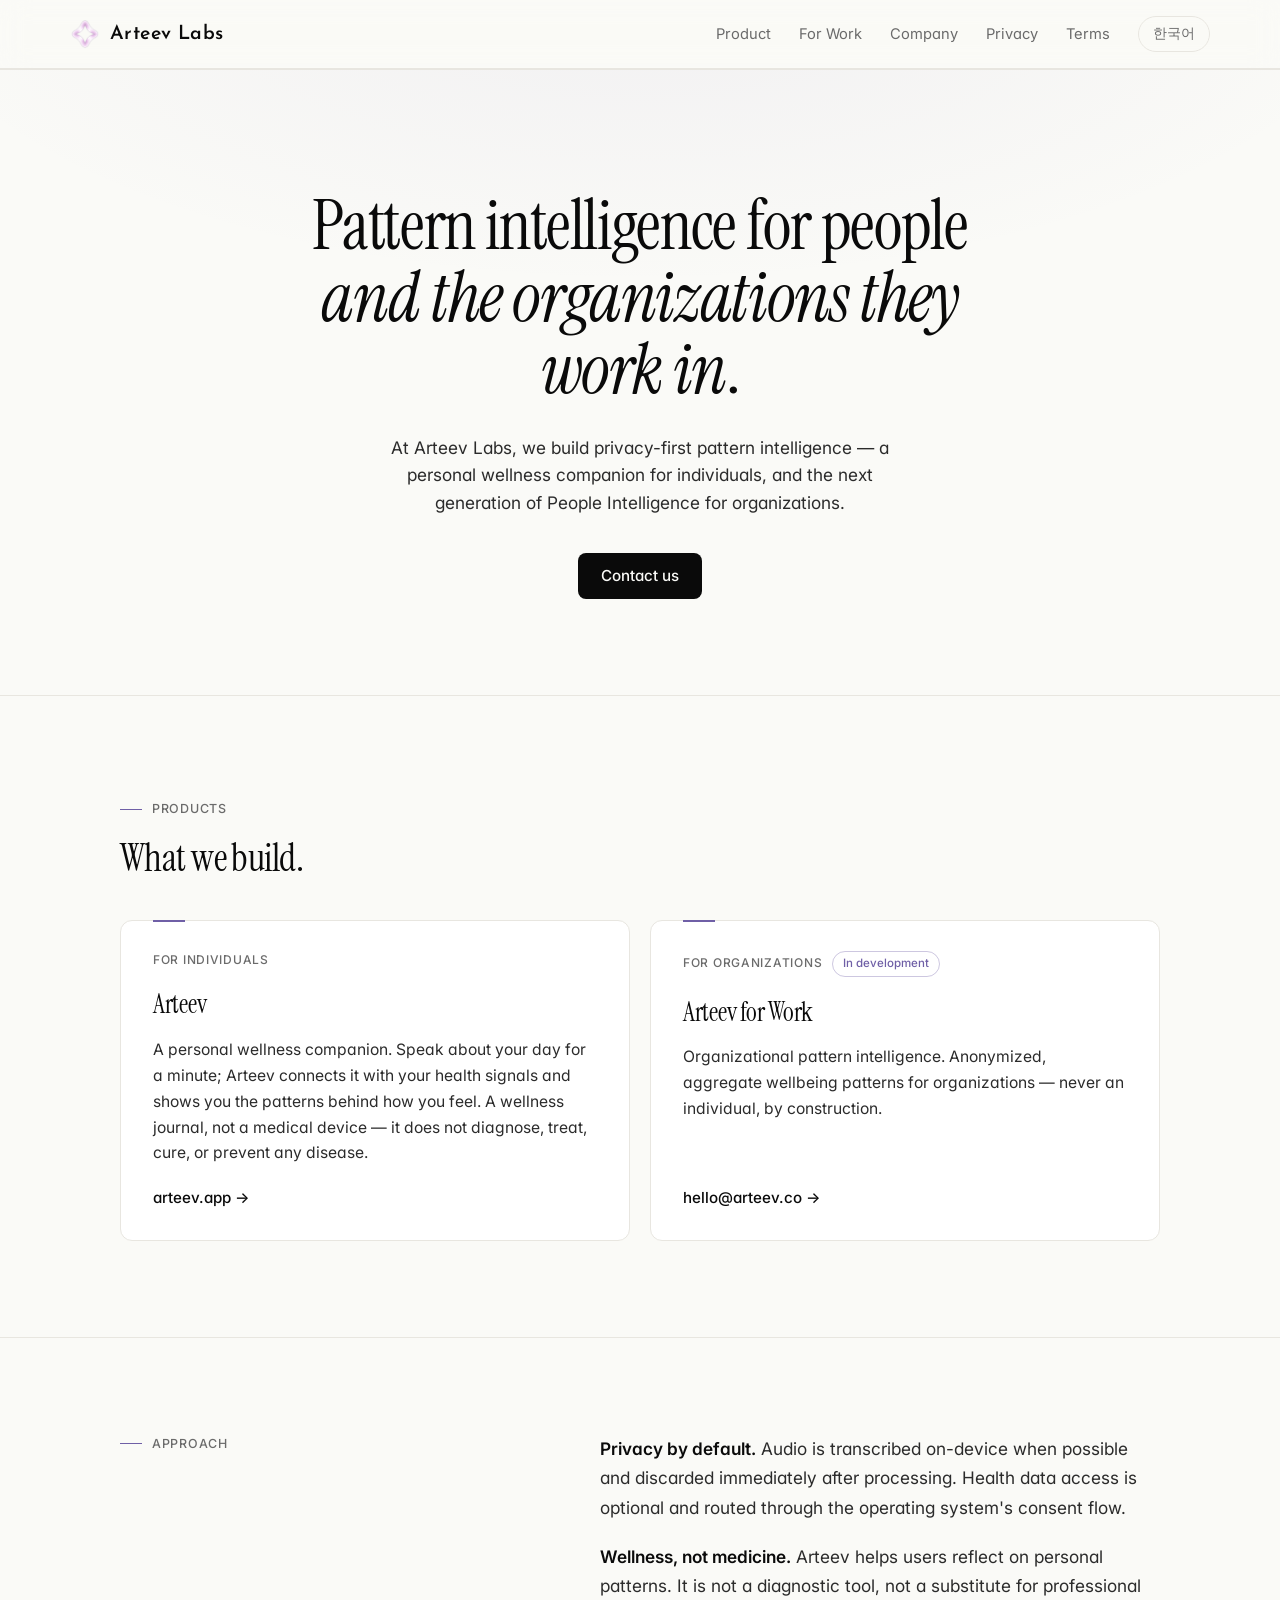
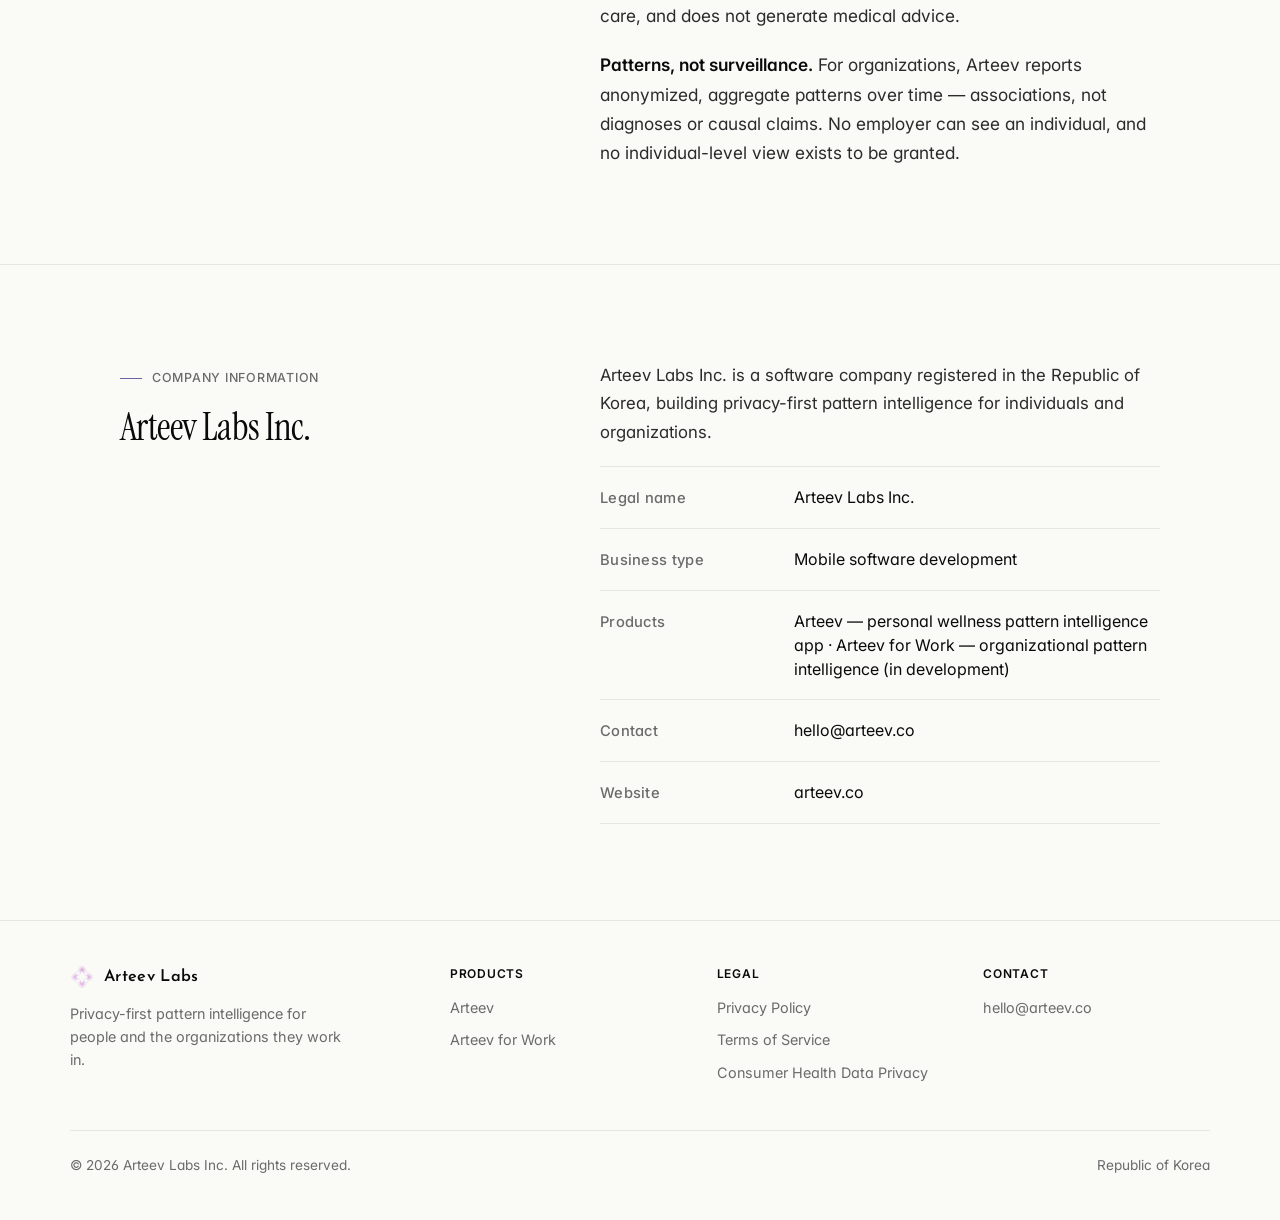
==== commit 3d758967: "chore(copy): drop 'We do not sell user data, ever' line — EN + KO Approach section Co-Authored-By: C" ====
--- a/index.html
+++ b/index.html
@@ -119,7 +119,7 @@
             <p>
               <strong>Privacy by default.</strong> Audio is transcribed on-device when possible and discarded
               immediately after processing. Health data access is optional and routed through the operating
-              system's consent flow. We do not sell user data, ever.
+              system's consent flow.
             </p>
             <p>
               <strong>Wellness, not medicine.</strong> Arteev helps users reflect on personal patterns. It is
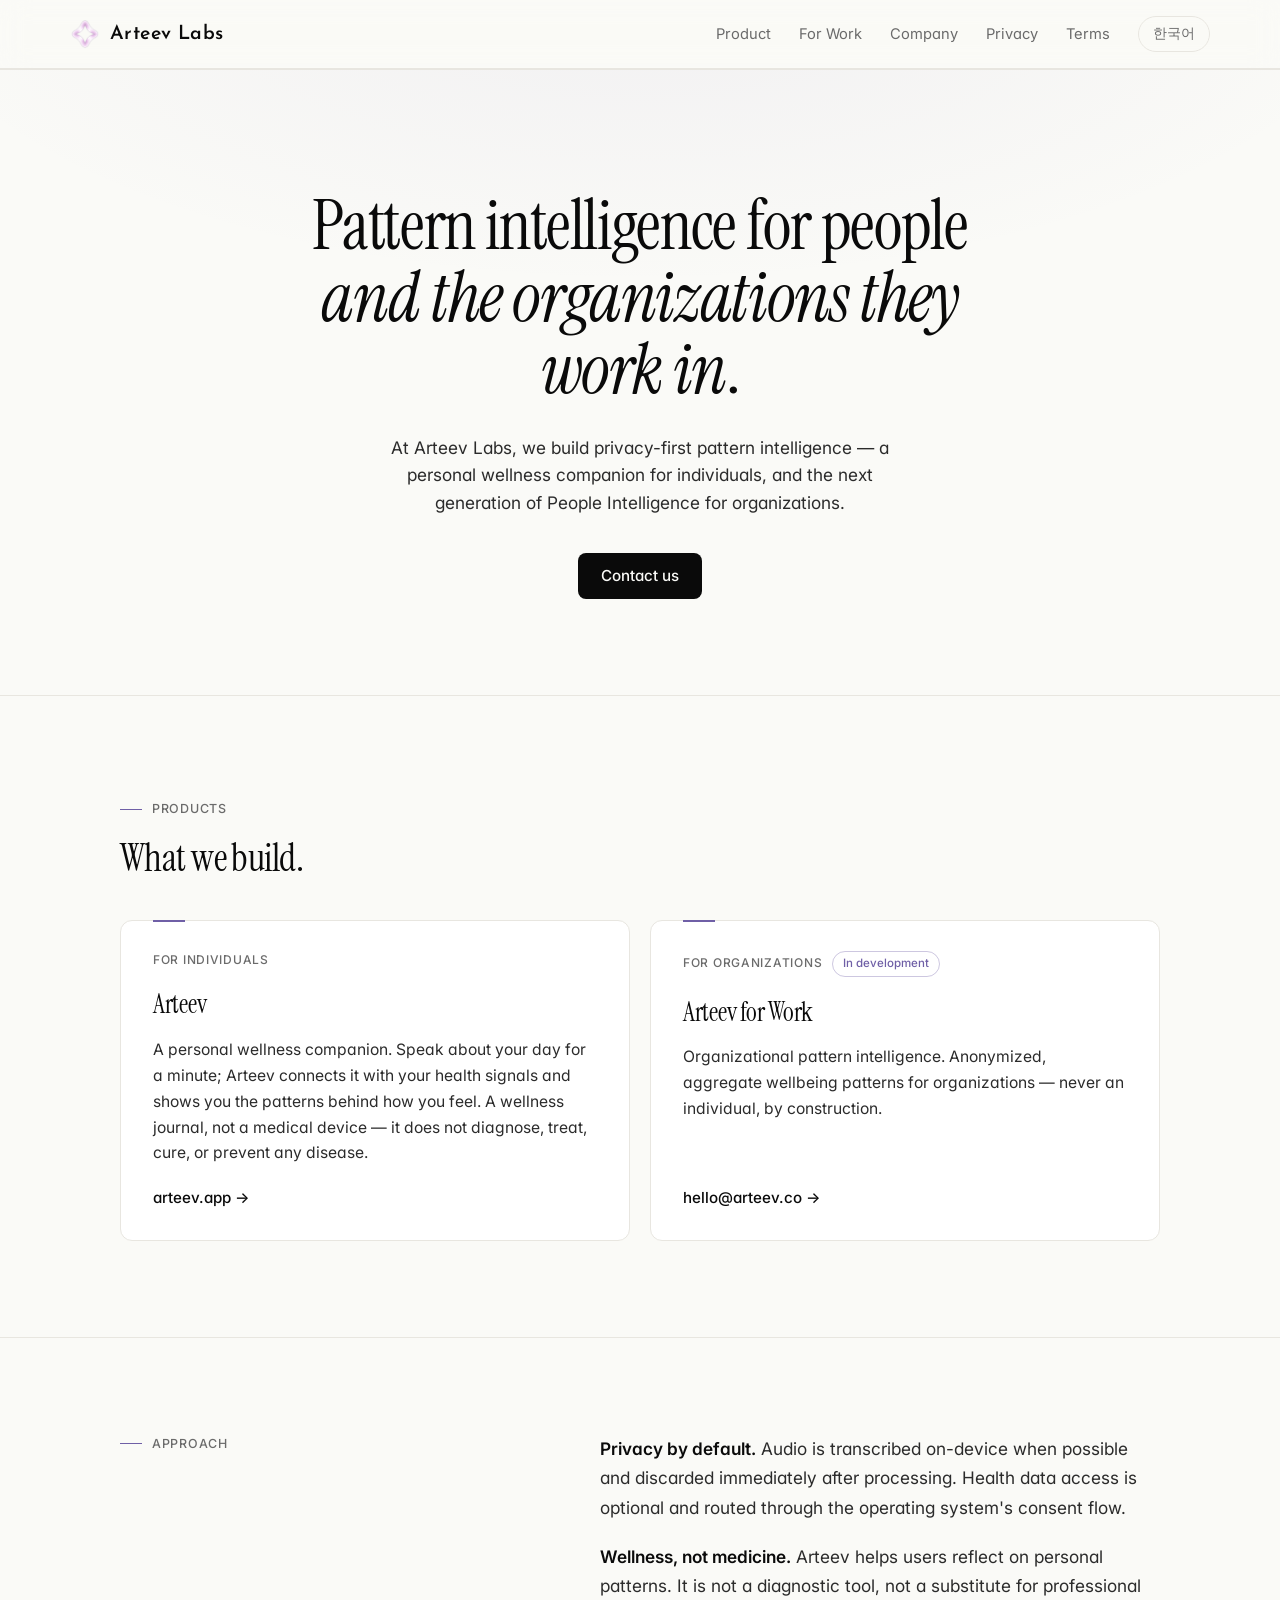
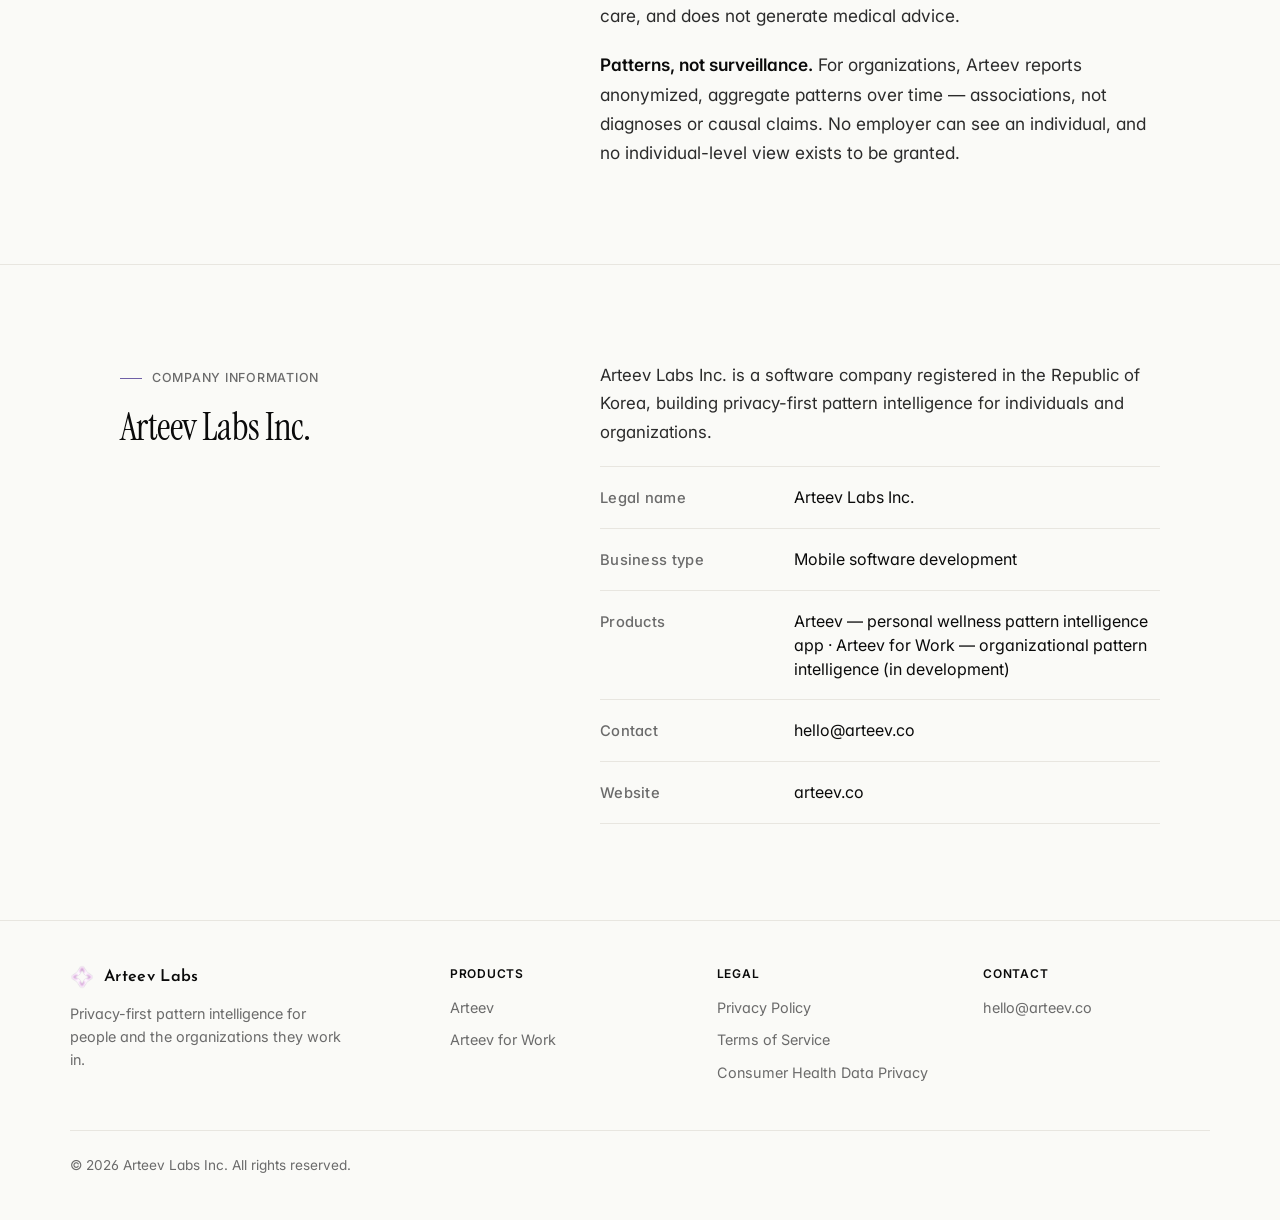
==== commit fab9e534: "chore(copy): remove country line from footer bottom — EN + KO Co-Authored-By: Claude Fable 5 <norepl" ====
--- a/index.html
+++ b/index.html
@@ -213,7 +213,6 @@
       </div>
       <div class="footer-bottom">
         <div>&copy; <span id="year"></span> Arteev Labs Inc. All rights reserved.</div>
-        <div>Republic of Korea</div>
       </div>
     </div>
   </footer>
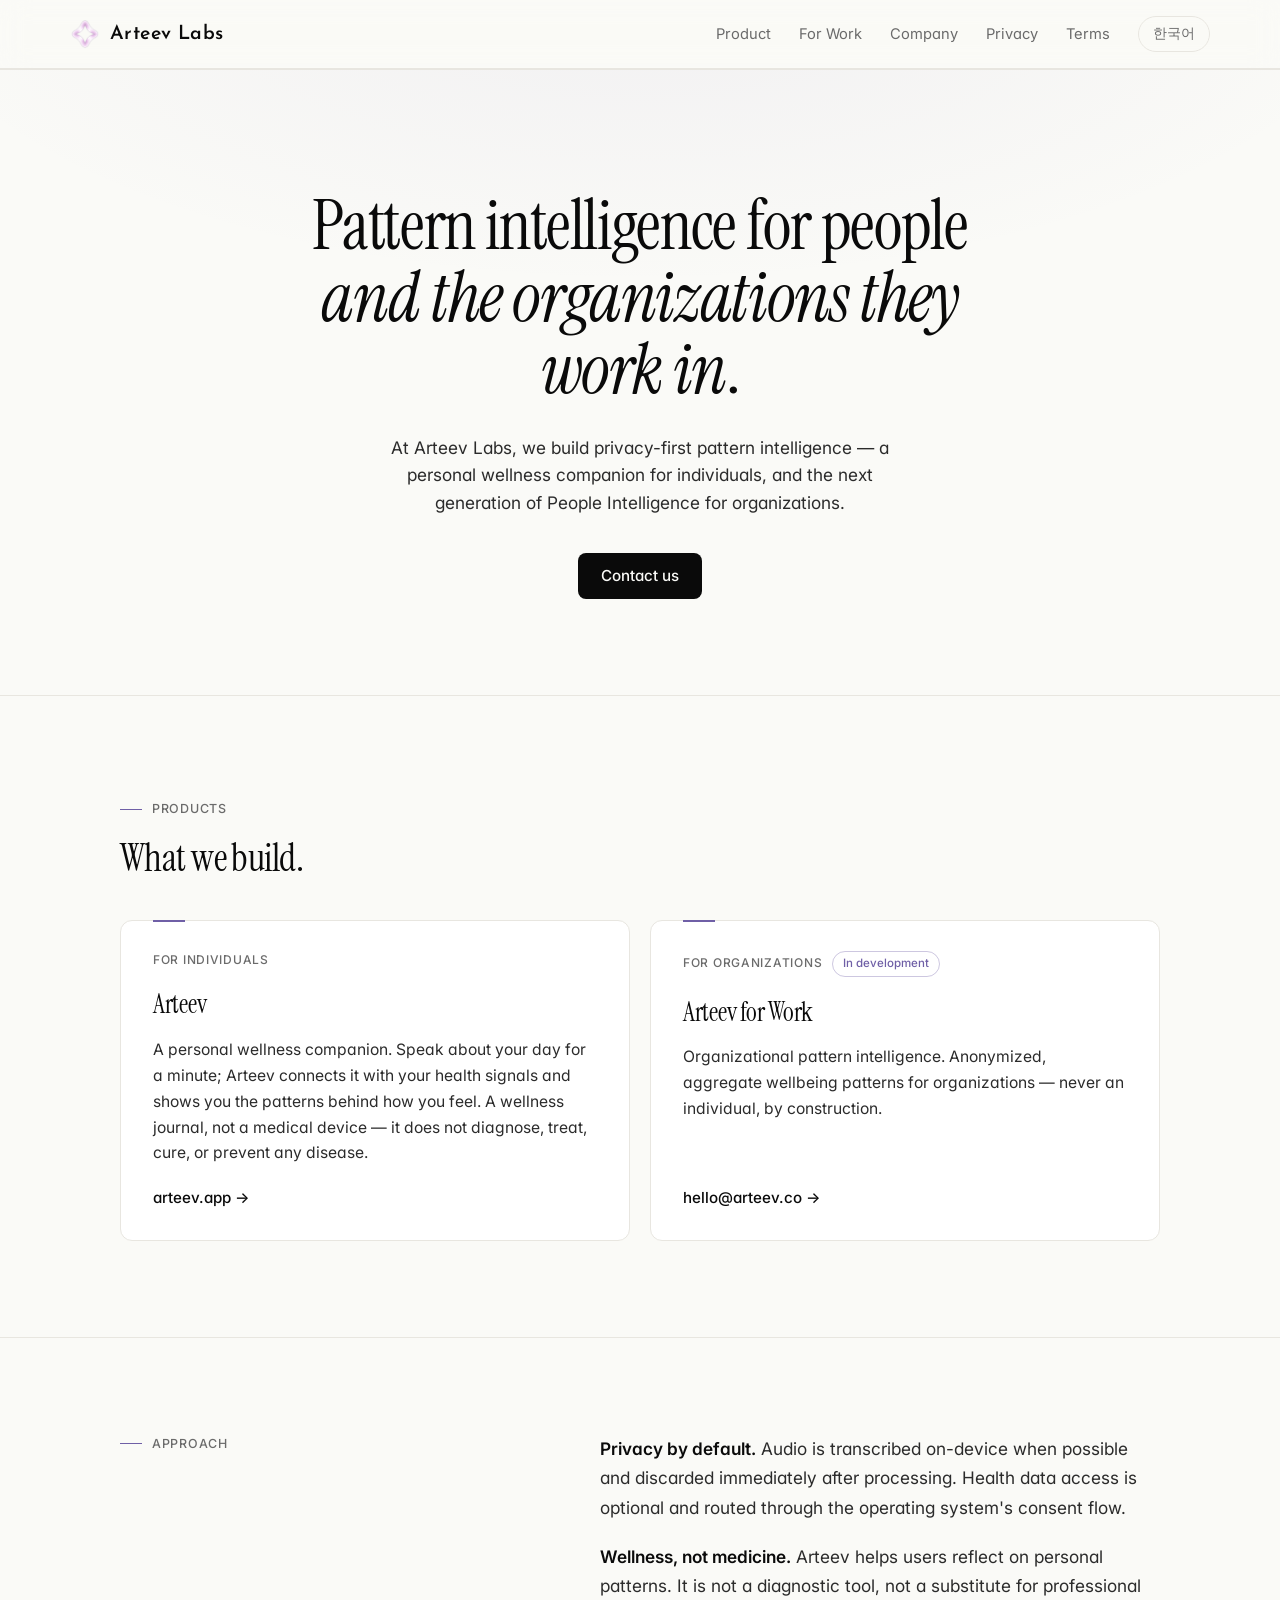
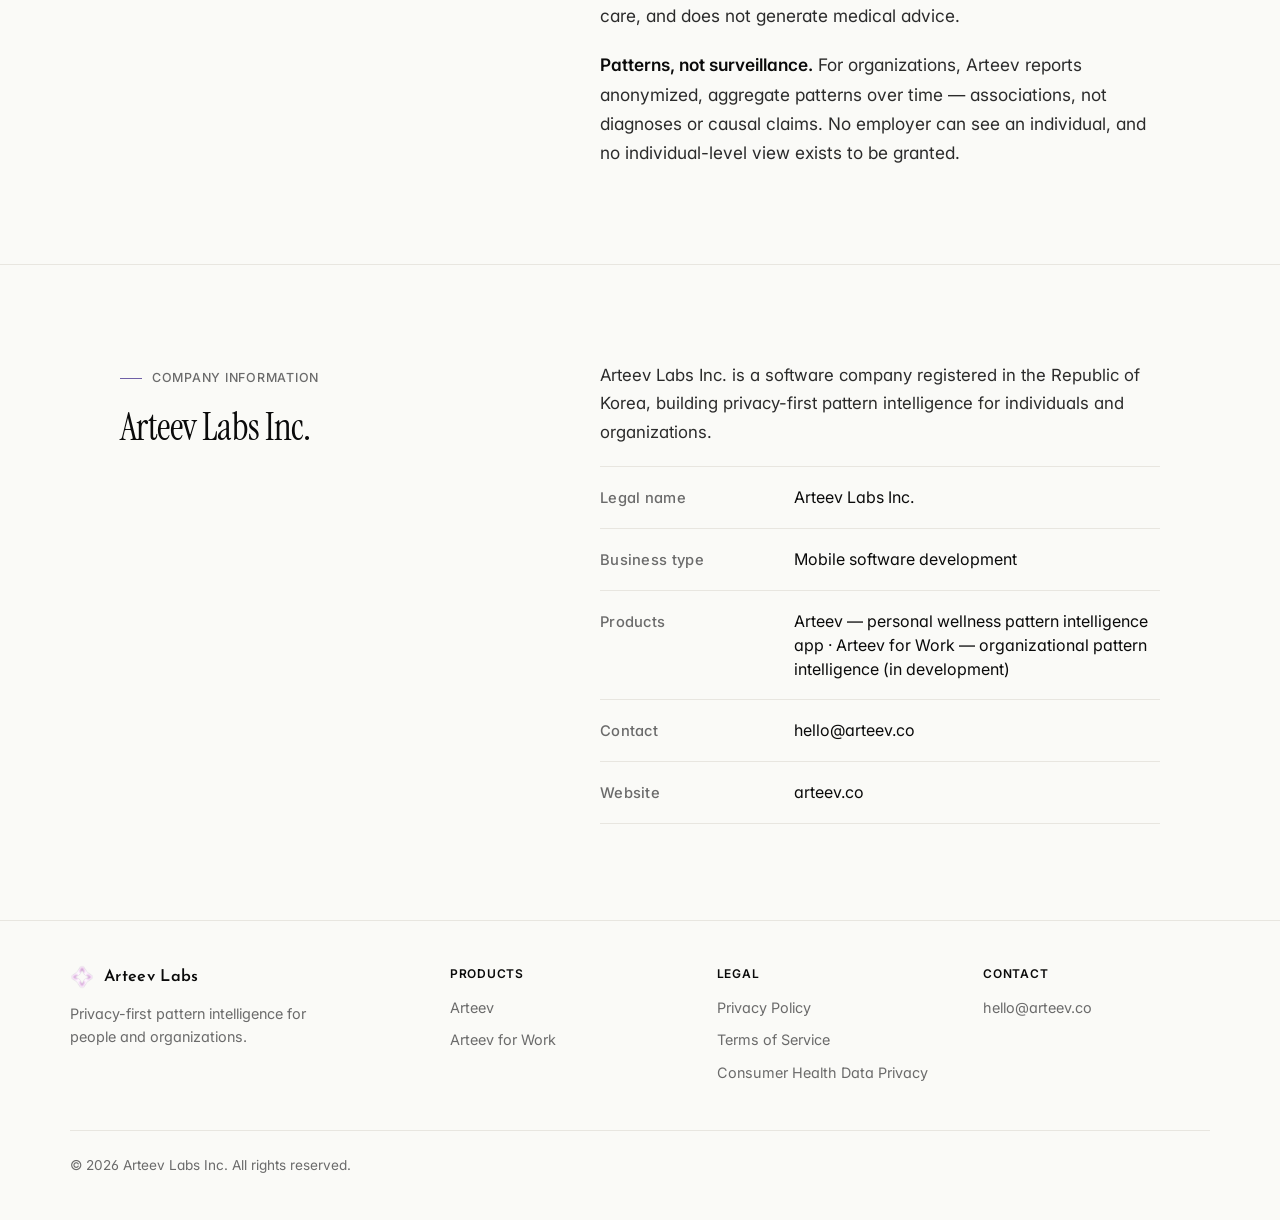
==== commit 3fe8c378: "chore(copy): footer desc — 'for people and organizations' (EN) Co-Authored-By: Claude Fable 5 <norep" ====
--- a/index.html
+++ b/index.html
@@ -186,8 +186,8 @@
             <img src="assets/iconA.png?v=20260531d" alt="">
             <span>Arteev Labs</span>
           </div>
-          <p class="footer-desc">Privacy-first pattern intelligence for people and the
-          organizations they work in.</p>
+          <p class="footer-desc">Privacy-first pattern intelligence for people and
+          organizations.</p>
         </div>
         <div class="footer-col">
           <h4>Products</h4>
